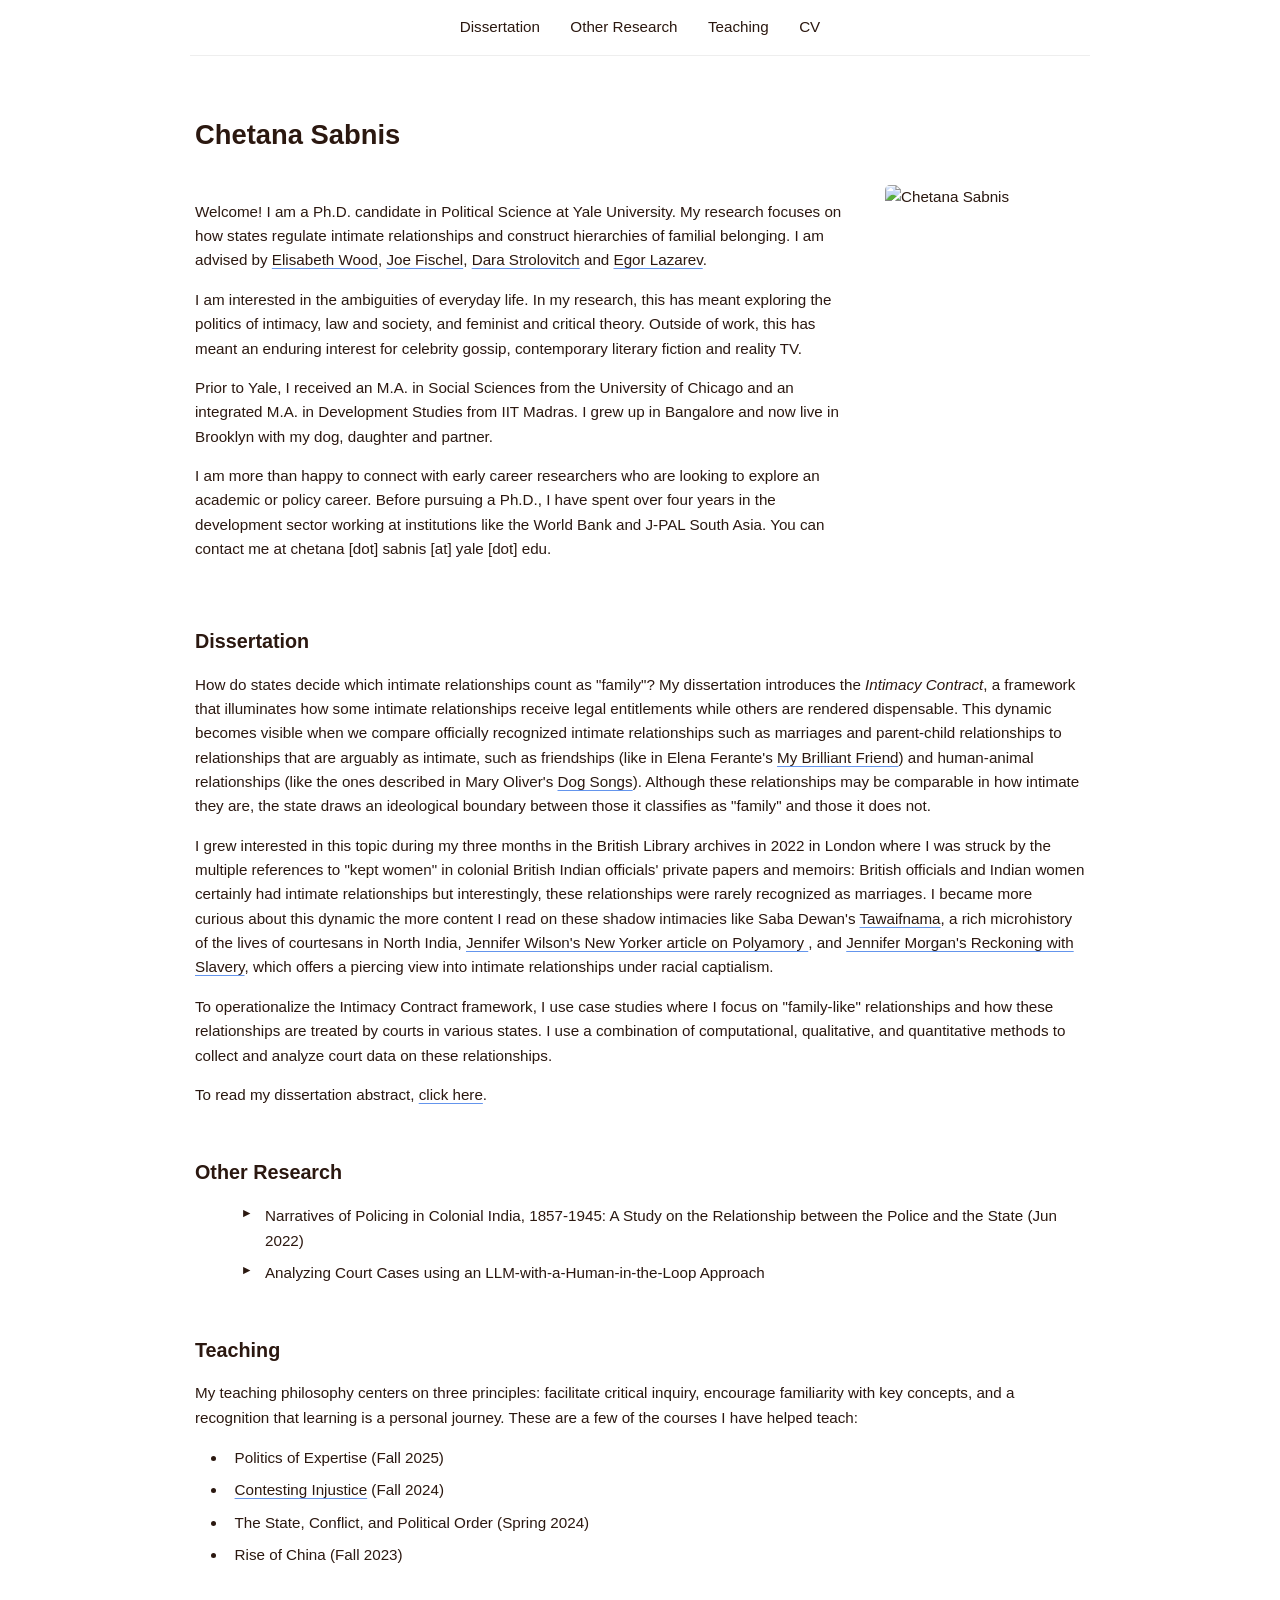
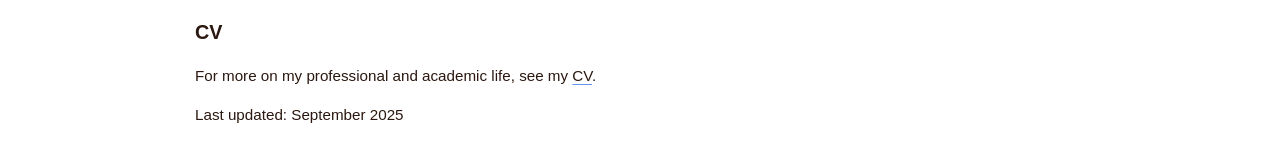
==== index.html @ 8de7a930 "Add files via upload" ====
<!DOCTYPE html>
<html lang="en">
<head>
    <meta charset="UTF-8">
    <meta name="viewport" content="width=device-width, initial-scale=1.0">
    <title>Chetana Sabnis</title>
    <style>
        .clear { clear: both; }

         body {
            font-family: -apple-system, BlinkMacSystemFont, "Segoe UI", Roboto, Helvetica, Arial, sans-serif;
            max-width: 900px;
            margin: 0 auto;
            padding: 0 20px;
            line-height: 1.6;
            color: #2b1810;
            font-size: 0.95em;
        }

        /* Navigation Bar Styles */
        .nav-bar {
            background-color: #fff;
            padding: 1em 0;
            position: sticky;
            top: 0;
            z-index: 1000;
            border-bottom: 1px solid #eee;
            margin-bottom: 2em;
        }

        .nav-bar ul {
            list-style: none;
            padding: 0;
            margin: 0;
            display: flex;
            justify-content: center;
            gap: 2em;
        }

        .nav-bar li {
            margin: 0;
            padding: 0;
        }

        .nav-bar a {
            text-decoration: none;
            color: #2b1810;
            font-weight: 500;
            transition: color 0.3s;
        }

        .nav-bar a:hover {
            color: cornflowerblue;
        }

        h1 {
            font-size: 1.8em;  /* Slightly reduced from 2em */
            margin-top: 1em;
            padding-top: 0;
            margin-bottom: 1em;
            font-weight: bold;
        }

        h2 {
            font-size: 1.3em;
            margin-top: 2.5em;
            margin-bottom: 0.75em;
            font-weight: bold;
            color: #2b1810;
            scroll-margin-top: 100px;  /* This ensures the section header appears below the sticky nav */
        }

        ul {
            list-style-type: circle;
            padding-left: 20px;
            margin: 0;
            margin-bottom: 2em;
            color: #2b1810;
        }

        li {
            margin-bottom: 0.5em;
            display: flex;
            padding-left: 0.5em;
            position: relative;
            color: #2b1810;
        }

        li:before {
            content: none;
            position: absolute;
            left: 0;
            color: #000;
        }
   
        a {
            color: inherit;  /* This makes links same color as regular text */
            text-decoration: underline;
            text-decoration-color: cornflowerblue;  /* Light red underline */
            text-underline-offset: 3px;  /* Keep your existing offset */
        }

        a:hover {
            color: inherit;  /* Keep text color same on hover */
            text-decoration-color: cornflowerblue;  /* Slightly darker red on hover */
            font-weight: medium;
        }

        .date {
            color: #5c4236;  /* Medium brown for dates */
            font-size: 0.9em;
            margin-left: 1em;
            flex-shrink: 0;
        }

        .book-link {
            color: rgb(85, 26, 139);
            flex-grow: 1;
            margin-right: 1em;
        }

        .container {
            display: flex;
            max-width: 1200px;
            margin: 20px auto;
            gap: 20px;
            padding: 5px;
            padding-top: 0;
            margin-top: 0;
        }

        .about-section {
            display: flex;
            gap: 40px;
            align-items: flex-start;
            margin-bottom: 2em;
        }

        .profile-content {
            flex: 1;
        }

        .profile-photo-desktop {
            width: 200px;
            flex-shrink: 0;
        }

        .profile-photo-desktop img {
            width: 100%;
            height: auto;
            border-radius: 5px;
        }

        .desktop-only {
            display: block;
        }
        
        .mobile-only {
            display: none;
        }

        .container ul li {
            margin-top: 0;
            padding-top: 0;
            margin-bottom: 0.05em;
        }

        .container > ul {
            margin-top: 0;
            padding-top: 0;
            margin: 0;
            padding: 0.5rem 0;
            display: flex;
            flex-wrap: wrap;
            justify-content: space-between;
            width: 100%;
            gap: 0.25rem 0.25rem;
            font-size: 1rem;
            margin-bottom: 1rem;
        }

        .container > ul > li {
            margin-top: 0;
            padding-top: 0;
            margin: 0;
            list-style: none;
        }

        .main-content .section.content ul {
            list-style-type: disc !important;
            padding-left: 2rem !important;
            margin: 1rem 0 !important;
        }

        .main-content .section.content ul li {
            display: list-item !important;
            margin-bottom: 0.5rem;
        }

        .section.content ul {
            list-style-type: circle;
            padding-left: 1.5rem;
        }

        .section.content ul li {
            margin-bottom: 0.5rem;
        }

        .left-rail {
            width: 200px;
            flex-shrink: 0;
            position: sticky;
            top: 30px;
            margin-top: 7.5em;
            display: flex;
            flex-direction: column;
        }

        .left-rail .profile-photo {
            margin-bottom: 2em;
            max-width: 200px;
        }

        .left-rail .profile-photo img {
            width: 100%;
            height: auto;
            border-radius: 5px;
            margin-bottom: 0.5em;
            display: block;
        }

        .left-rail .photo-caption {
            font-size: 0.85em;
            font-style: italic;
            color: #5c4236;
            margin-bottom: 1em;
        }

        .left-rail ul {
            position: sticky;
            padding: 0;
            margin: 0;
            display: flex;
            flex-direction: column; /* Make navigation vertical */
            width: 100%;
            gap: 1em; /* Add space between nav items */
        }

        .left-rail li {
            margin: 0;
            padding: 0;
            white-space: nowrap;
            width: 100%; /* Take full width of container */
        }

        .left-rail li a {
            display: block;
            padding: 0.5em 0;
            text-decoration: none;
        }

        .main-content {
            flex: 1;
            min-width: 0;
        }

        html {
           scroll-behavior: smooth;
        }

        /* Hamburger menu styles */
        .menu-toggle {
            display: none;
            position: absolute;
            right: 20px;
            top: 20px;
            cursor: pointer;
            font-size: 24px;
            z-index: 1001;
        }

        @media (max-width: 768px) {
            .container {
                flex-direction: column;
                padding: 20px;
                margin: 0;
            }

            .main-content {
                width: 100%;
            }

            .main-content h1 {
                width: 100%;
                text-align: center;
                margin: 0.5em 0;
                font-weight: bold;
            }

            .about-section {
                flex-direction: column;
            }

            .profile-photo-desktop {
                width: 100%;
                max-width: 300px;
                margin: 1em auto 2em;
                order: -1;
            }

            .menu-toggle {
                display: block;
            }

            .nav-bar ul {
                display: none;
                position: fixed;
                top: 0;
                right: 0;
                width: 250px;
                height: 100vh;
                background: white;
                flex-direction: column;
                align-items: center;
                justify-content: center;
                gap: 1.5em;
                box-shadow: -2px 0 5px rgba(0,0,0,0.1);
                z-index: 1000;
            }

            .nav-bar ul.show {
                display: flex;
            }

            .abstract-toggle {
                padding-left: 1.5em;
            }

            .abstract-content {
                margin-left: 1.5em;
            }
        }

        .abstract-toggle {
            cursor: pointer;
            user-select: none;
            position: relative;
            padding-left: 2em;
            display: block;
            margin: 0.5em 0;
        }

        .abstract-toggle::before {
            content: "►";
            position: absolute;
            left: 0.5em;
            display: inline-block;
            margin-right: 8px;
            font-size: 0.8em;
            line-height: 1.6;
            transition: transform 0.3s;
        }

    .abstract-toggle.active::before {
        transform: rotate(90deg);
    }

    .abstract-content {
        display: none;
        margin-left: 20px;
        margin-top: 10px;
        padding: 10px;
        background-color: #faf7f5;  /* Light warm background */
        border-left: 3px solid #d4c4bc;  /* Muted brown border */
        color: #3a251a;  /* Slightly lighter brown for abstract text */
        font-size: 0.85em;  /* Slightly smaller font for abstract */
        font-style: italic;
        font-family: "Crimson Text", Georgia, serif;
        line-height: 1.5;
    }

    .abstract-content.show {
        display: block;
    }

    .abstract-list {
        list-style: none !important;
        padding-left: 0 !important;
        margin: 1em 0 !important;
    }

    .abstract-list li {
        padding: 0;
        margin: 0.5em 0;
    }

    .photo-caption {
        font-size: 0.85em;
        font-style: italic;
        color: #5c4236;  /* Medium brown for captions */
        margin-bottom: 2em;
    }
    /* Ensure a persistent back link on mobile: fixed to bottom-left */
    .back-link {
        position: fixed;
        bottom: 1rem;
        left: 1rem;
        background: #faf7f5;
        padding: 0.4rem 0.8rem;
        border-radius: 6px;
        text-decoration: underline;
        text-underline-offset: 3px;
        z-index: 1001;
        box-shadow: 0 2px 6px rgba(0,0,0,0.08);
        display: inline-block;
    }

    @media (min-width: 769px) {
        /* On larger screens, let site control placement or hide if not needed */
        .back-link {
            position: static;
            box-shadow: none;
        }
    }
    </style>
</head>
<body>
    <nav class="nav-bar">
        <div class="menu-toggle">☰</div>
        <ul>
            <li><a href="#dissertation">Dissertation</a></li>
            <li><a href="#other-research">Other Research</a></li>
            <li><a href="#teaching">Teaching</a></li>
            <li><a href="#cv">CV</a></li>
        </ul>
    </nav>

    <div class="container">
    
        <div class="main-content" role="main">
            <h1>Chetana Sabnis</h1>
            
            <div class="about-section">
                <div class="profile-content">
                    <p>Welcome! I am a Ph.D. candidate in Political Science at Yale University. My research focuses on how states regulate intimate relationships and construct hierarchies of familial belonging. I am advised by <a href="https://campuspress.yale.edu/elisabethwood/">Elisabeth Wood</a>, <a href="https://wgss.yale.edu/people/joseph-fischel">Joe Fischel</a>, <a href="https://isps.yale.edu/team/dara-strolovitch">Dara Strolovitch</a> and <a href="https://egorlazarev.com/">Egor Lazarev</a>. </p>
                
                <p>I am interested in the ambiguities of everyday life. In my research, this has meant exploring the politics of intimacy, law and society, and feminist and critical theory. Outside of work, this has meant an enduring interest for celebrity gossip, contemporary literary fiction and reality TV. </p>
                
                <p>Prior to Yale, I received an M.A. in Social Sciences from the University of Chicago and an integrated M.A. in Development Studies from IIT Madras. I grew up in Bangalore and now live in Brooklyn with my dog, daughter and partner. </p><p>
                    
                <p>I am more than happy to connect with early career researchers who are looking to explore an academic or policy career. Before pursuing a Ph.D., I have spent over four years in the development sector working at institutions like the World Bank and J-PAL South Asia. You can contact me at chetana [dot] sabnis [at] yale [dot] edu.  </p>
                </div>
                
                <!-- Desktop-only photo -->
                <div class="profile-photo-desktop">
                    <img src="https://i.ibb.co/2Y7sS0cm/PHOTO-2025-08-01-17-22-36-2.jpg" alt="Chetana Sabnis">
                </div>
            </div>
    
                <div class="section content">
                <h2 id="dissertation">Dissertation</h2>
                
                <p>How do states decide which intimate relationships count as "family"? My dissertation introduces the <i>Intimacy Contract</i>, a framework that illuminates how some intimate relationships receive legal entitlements while others are rendered dispensable. This dynamic becomes visible when we compare officially recognized intimate relationships such as marriages and parent-child relationships to relationships that are arguably as intimate, such as friendships (like in Elena Ferante's <a href="https://www.newyorker.com/books/page-turner/elena-ferrante-liking-like">My Brilliant Friend</a>) and human-animal relationships (like the ones described in Mary Oliver's <a href="https://www.themarginalian.org/2013/11/12/mary-oliver-dog-songs/">Dog Songs</a>). Although these relationships may be comparable in how intimate they are, the state draws an ideological boundary between those it classifies as "family" and those it does not.</p>
                
                <p>I grew interested in this topic during my three months in the British Library archives in 2022 in London where I was struck by the multiple references to "kept women" in colonial British Indian officials' private papers and memoirs: British officials and Indian women certainly had intimate relationships but interestingly, these relationships were rarely recognized as marriages.  
                I became more curious about this dynamic the more content I read on these shadow intimacies like Saba Dewan's <a href="https://asianreviewofbooks.com/tawaifnama-by-saba-dewan/">Tawaifnama</a>, a rich microhistory of the lives of courtesans in North India, <a href="https://www.newyorker.com/magazine/2024/01/01/american-poly-christopher-gleason-book-review-more-a-memoir-of-open-marriage-molly-roden-winter"> Jennifer Wilson's New Yorker article on Polyamory </a>, and <a href="https://www.dukeupress.edu/reckoning-with-slavery">Jennifer Morgan's Reckoning with Slavery</a>, which offers a piercing view into intimate relationships under racial captialism.</p>
                
                <p>To operationalize the Intimacy Contract framework, I use case studies where I focus on "family-like" relationships and how these relationships are treated by courts in various states. I use a combination of computational, qualitative, and quantitative methods to collect and analyze court data on these relationships.</p>
                
                <p>To read my dissertation abstract, <a href="intimacy-contract-dissertation.html">click here</a>.</p>
            </div>

            <h2 id="other-research">Other Research</h2>
            
            <div class="section content">
                <ul>
                    <li style="list-style-type: none;">
                        <div class="abstract-toggle">Narratives of Policing in Colonial India, 1857-1945: A Study on the Relationship between the Police and the State (Jun 2022)</div>
                        <div class="abstract-content">
                            <p>World over, whether in autocracies or democracies, the police remains a controversial institution. For the multiple instances of horrifying police violence, there invariably exists at least one instance where the police is lauded for conducting CPR on a young civilian found in a lake or for distributing face-masks in a remote village during the pandemic. This institutional capacity to inflict violence and provide welfare is confounding. However, what they do not reveal is the role of the police in relation to the state. The emergence of the police is intertwined with the creation of the state. Attempts to therefore understand the controversial nature of the police will be remiss without considering its relationship to the state. In this paper, I focus on the context of colonial India to explore how in such a contradictory and complicated socio-political setting, police officials made sense of policing in view of their relationship with the state. I find that for police officials, the values and actions that constituted policing were as much motivated by their understanding of society as their understanding of the state. By moving and travelling to different spaces and building relationships with individuals not only in the police but outside as well, police officials developed a granular, sophisticated understanding of what they believed constituted the state. This view helps explain why the police officials are paradoxically as capable of inflicting violence as they are of providing welfare.</p>
                        </div>
                    </li>
                    <li style="list-style-type: none;">
                        <div class="abstract-toggle">Analyzing Court Cases using an LLM-with-a-Human-in-the-Loop Approach</div>
                        <div class="abstract-content">
                            <p>This paper introduces a novel LLM-with-a-human-in-the-loop approach to analyze court cases at scale. Existing judicial decision-making analyses has typically used pattern matching to obtain case detail. However, lexical matches can yield insight to a restricted degree. To capture the semantic meaning in court cases, an LLM-with-a-human-in-the-loop approach is compelling: It enables nuanced data collection while also mitigating hallucinations and enhancing validity. I illustrate the utility of this approach by discussing how I deployed LLMs to collect detailed case information in two contexts: India and the U.S.</p>
                        </div>
                    </li>
                </ul>
            </div>
    
            <h2 id="teaching">Teaching</h2>
    
            <div class="section content">
    
                <p>My teaching philosophy centers on three principles: facilitate critical inquiry, encourage familiarity with key concepts, and a recognition that learning is a personal journey. These are a few of the courses I have helped teach: </p>
                <ul>
                    <li>Politics of Expertise (Fall 2025)</li>
                    <li><a href="https://campuspress.yale.edu/elisabethwood/teaching/">Contesting Injustice</a> (Fall 2024)</li>
                    <li>The State, Conflict, and Political Order (Spring 2024)</li>
                    <li>Rise of China (Fall 2023)</li>
                </ul>
            </div>
         
            <h2 id="cv">CV</h2>
            <div class="section content">
                <p>For more on my professional and academic life, see my <a href="CV_Sabnis.pdf" target="_blank">CV</a>.</p>
            </div>
            
            <div class="section content">
                <p>Last updated: September 2025</p>
            </div>
        </div>
    </div>
    <script>
    // Abstract toggle functionality
    document.querySelectorAll('.abstract-toggle').forEach(toggle => {
        toggle.addEventListener('click', () => {
            toggle.classList.toggle('active');
            const content = toggle.nextElementSibling;
            content.classList.toggle('show');
        });
    });

    // Mobile menu functionality
    const menuToggle = document.querySelector('.menu-toggle');
    const navList = document.querySelector('.nav-bar ul');
    
    menuToggle.addEventListener('click', () => {
        navList.classList.toggle('show');
    });

    // Close menu when clicking a link
    document.querySelectorAll('.nav-bar a').forEach(link => {
        link.addEventListener('click', () => {
            navList.classList.remove('show');
        });
    });

    // Close menu when clicking outside
    document.addEventListener('click', (e) => {
        if (!e.target.closest('.nav-bar') && navList.classList.contains('show')) {
            navList.classList.remove('show');
        }
    });
</script>
</body>
</html>
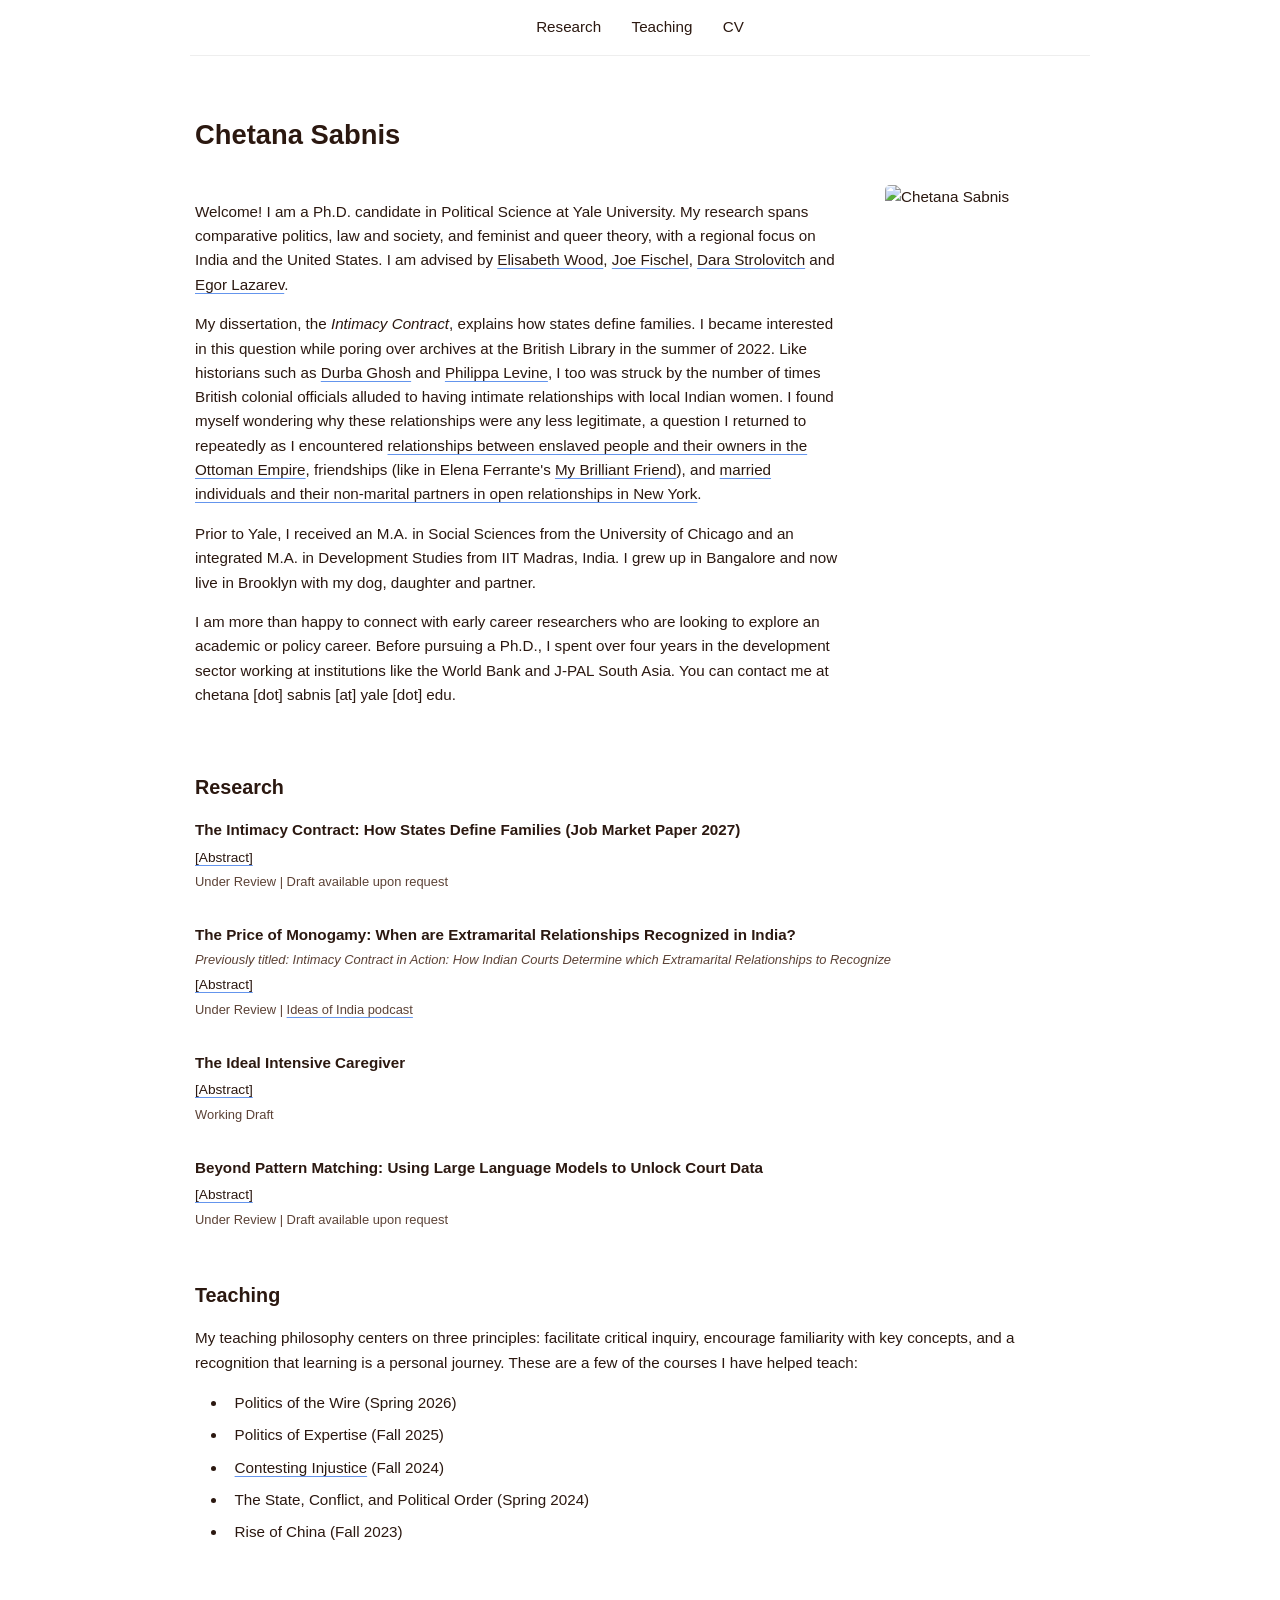
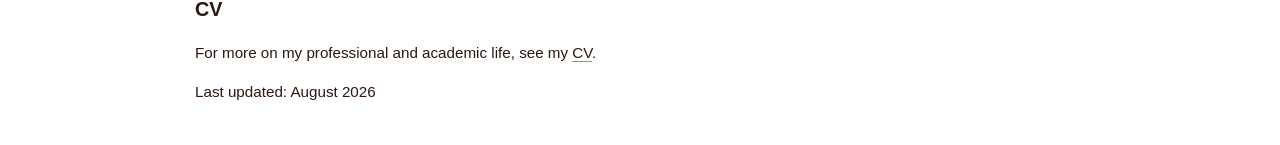
==== commit 602dc630: "Add files via upload" ====
--- a/index.html
+++ b/index.html
@@ -4,6 +4,20 @@
     <meta charset="UTF-8">
     <meta name="viewport" content="width=device-width, initial-scale=1.0">
     <title>Chetana Sabnis</title>
+    <meta name="description" content="Chetana Sabnis is a Ph.D. candidate in Political Science at Yale University. Her research examines how states define families, with a regional focus on India and the United States.">
+    <meta name="author" content="Chetana Sabnis">
+    <link rel="canonical" href="https://chetanas23.github.io/">
+
+    <meta property="og:type" content="profile">
+    <meta property="og:title" content="Chetana Sabnis">
+    <meta property="og:description" content="Chetana Sabnis is a Ph.D. candidate in Political Science at Yale University. Her research examines how states define families, with a regional focus on India and the United States.">
+    <meta property="og:url" content="https://chetanas23.github.io/">
+    <meta property="og:image" content="https://i.ibb.co/2Y7sS0cm/PHOTO-2025-08-01-17-22-36-2.jpg">
+
+    <meta name="twitter:card" content="summary">
+    <meta name="twitter:title" content="Chetana Sabnis">
+    <meta name="twitter:description" content="Chetana Sabnis is a Ph.D. candidate in Political Science at Yale University. Her research examines how states define families, with a regional focus on India and the United States.">
+    <meta name="twitter:image" content="https://i.ibb.co/2Y7sS0cm/PHOTO-2025-08-01-17-22-36-2.jpg">
     <style>
         .clear { clear: both; }
 
@@ -332,49 +346,17 @@
                 display: flex;
             }
 
-            .abstract-toggle {
-                padding-left: 1.5em;
-            }
-
-            .abstract-content {
-                margin-left: 1.5em;
-            }
-        }
-
-        .abstract-toggle {
-            cursor: pointer;
-            user-select: none;
-            position: relative;
-            padding-left: 2em;
-            display: block;
-            margin: 0.5em 0;
-        }
-
-        .abstract-toggle::before {
-            content: "►";
-            position: absolute;
-            left: 0.5em;
-            display: inline-block;
-            margin-right: 8px;
-            font-size: 0.8em;
-            line-height: 1.6;
-            transition: transform 0.3s;
-        }
-
-    .abstract-toggle.active::before {
-        transform: rotate(90deg);
-    }
+        }
 
     .abstract-content {
         display: none;
-        margin-left: 20px;
+        margin-left: 0;
         margin-top: 10px;
         padding: 10px;
         background-color: #faf7f5;  /* Light warm background */
         border-left: 3px solid #d4c4bc;  /* Muted brown border */
         color: #3a251a;  /* Slightly lighter brown for abstract text */
         font-size: 0.85em;  /* Slightly smaller font for abstract */
-        font-style: italic;
         font-family: "Crimson Text", Georgia, serif;
         line-height: 1.5;
     }
@@ -392,6 +374,34 @@
     .abstract-list li {
         padding: 0;
         margin: 0.5em 0;
+    }
+
+    .paper {
+        margin-bottom: 2em;
+    }
+
+    .paper-title {
+        font-weight: 600;
+        margin-bottom: 0.15em;
+    }
+
+    .paper-note {
+        font-size: 0.85em;
+        font-style: italic;
+        color: #5c4236;
+        margin-bottom: 0.15em;
+    }
+
+    .abstract-link {
+        display: inline-block;
+        font-size: 0.9em;
+        cursor: pointer;
+        margin-bottom: 0.25em;
+    }
+
+    .paper-status {
+        font-size: 0.85em;
+        color: #5c4236;
     }
 
     .photo-caption {
@@ -428,8 +438,7 @@
     <nav class="nav-bar">
         <div class="menu-toggle">☰</div>
         <ul>
-            <li><a href="#dissertation">Dissertation</a></li>
-            <li><a href="#other-research">Other Research</a></li>
+            <li><a href="#research">Research</a></li>
             <li><a href="#teaching">Teaching</a></li>
             <li><a href="#cv">CV</a></li>
         </ul>
@@ -442,13 +451,13 @@
             
             <div class="about-section">
                 <div class="profile-content">
-                    <p>Welcome! I am a Ph.D. candidate in Political Science at Yale University. My research focuses on how states regulate intimate relationships and construct hierarchies of familial belonging. I am advised by <a href="https://campuspress.yale.edu/elisabethwood/">Elisabeth Wood</a>, <a href="https://wgss.yale.edu/people/joseph-fischel">Joe Fischel</a>, <a href="https://isps.yale.edu/team/dara-strolovitch">Dara Strolovitch</a> and <a href="https://egorlazarev.com/">Egor Lazarev</a>. </p>
-                
-                <p>I am interested in the ambiguities of everyday life. In my research, this has meant exploring the politics of intimacy, law and society, and feminist and critical theory. Outside of work, this has meant an enduring interest for celebrity gossip, contemporary literary fiction and reality TV. </p>
-                
-                <p>Prior to Yale, I received an M.A. in Social Sciences from the University of Chicago and an integrated M.A. in Development Studies from IIT Madras. I grew up in Bangalore and now live in Brooklyn with my dog, daughter and partner. </p><p>
-                    
-                <p>I am more than happy to connect with early career researchers who are looking to explore an academic or policy career. Before pursuing a Ph.D., I have spent over four years in the development sector working at institutions like the World Bank and J-PAL South Asia. You can contact me at chetana [dot] sabnis [at] yale [dot] edu.  </p>
+                    <p>Welcome! I am a Ph.D. candidate in Political Science at Yale University. My research spans comparative politics, law and society, and feminist and queer theory, with a regional focus on India and the United States. I am advised by <a href="https://campuspress.yale.edu/elisabethwood/">Elisabeth Wood</a>, <a href="https://wgss.yale.edu/people/joseph-fischel">Joe Fischel</a>, <a href="https://isps.yale.edu/team/dara-strolovitch">Dara Strolovitch</a> and <a href="https://egorlazarev.com/">Egor Lazarev</a>.</p>
+
+                <p>My dissertation, the <i>Intimacy Contract</i>, explains how states define families. I became interested in this question while poring over archives at the British Library in the summer of 2022. Like historians such as <a href="https://www.jstor.org/stable/23070744">Durba Ghosh</a> and <a href="https://www.amazon.com/Prostitution-Race-Politics-Policing-Venereal/dp/0415944473">Philippa Levine</a>, I too was struck by the number of times British colonial officials alluded to having intimate relationships with local Indian women. I found myself wondering why these relationships were any less legitimate, a question I returned to repeatedly as I encountered <a href="https://www.theguardian.com/books/2021/oct/22/the-ottomans-by-marc-david-baer-review-when-east-mixed-with-west">relationships between enslaved people and their owners in the Ottoman Empire</a>, friendships (like in Elena Ferrante's <a href="https://www.newyorker.com/books/page-turner/elena-ferrante-liking-like">My Brilliant Friend</a>), and <a href="https://www.newyorker.com/magazine/2024/01/01/american-poly-christopher-gleason-book-review-more-a-memoir-of-open-marriage-molly-roden-winter">married individuals and their non-marital partners in open relationships in New York</a>.</p>
+
+                <p>Prior to Yale, I received an M.A. in Social Sciences from the University of Chicago and an integrated M.A. in Development Studies from IIT Madras, India. I grew up in Bangalore and now live in Brooklyn with my dog, daughter and partner.</p>
+
+                <p>I am more than happy to connect with early career researchers who are looking to explore an academic or policy career. Before pursuing a Ph.D., I spent over four years in the development sector working at institutions like the World Bank and J-PAL South Asia. You can contact me at chetana [dot] sabnis [at] yale [dot] edu.</p>
                 </div>
                 
                 <!-- Desktop-only photo -->
@@ -457,44 +466,54 @@
                 </div>
             </div>
     
-                <div class="section content">
-                <h2 id="dissertation">Dissertation</h2>
-                
-                <p>How do states decide which intimate relationships count as "family"? My dissertation introduces the <i>Intimacy Contract</i>, a framework that illuminates how some intimate relationships receive legal entitlements while others are rendered dispensable. This dynamic becomes visible when we compare officially recognized intimate relationships such as marriages and parent-child relationships to relationships that are arguably as intimate, such as friendships (like in Elena Ferante's <a href="https://www.newyorker.com/books/page-turner/elena-ferrante-liking-like">My Brilliant Friend</a>) and human-animal relationships (like the ones described in Mary Oliver's <a href="https://www.themarginalian.org/2013/11/12/mary-oliver-dog-songs/">Dog Songs</a>). Although these relationships may be comparable in how intimate they are, the state draws an ideological boundary between those it classifies as "family" and those it does not.</p>
-                
-                <p>I grew interested in this topic during my three months in the British Library archives in 2022 in London where I was struck by the multiple references to "kept women" in colonial British Indian officials' private papers and memoirs: British officials and Indian women certainly had intimate relationships but interestingly, these relationships were rarely recognized as marriages.  
-                I became more curious about this dynamic the more content I read on these shadow intimacies like Saba Dewan's <a href="https://asianreviewofbooks.com/tawaifnama-by-saba-dewan/">Tawaifnama</a>, a rich microhistory of the lives of courtesans in North India, <a href="https://www.newyorker.com/magazine/2024/01/01/american-poly-christopher-gleason-book-review-more-a-memoir-of-open-marriage-molly-roden-winter"> Jennifer Wilson's New Yorker article on Polyamory </a>, and <a href="https://www.dukeupress.edu/reckoning-with-slavery">Jennifer Morgan's Reckoning with Slavery</a>, which offers a piercing view into intimate relationships under racial captialism.</p>
-                
-                <p>To operationalize the Intimacy Contract framework, I use case studies where I focus on "family-like" relationships and how these relationships are treated by courts in various states. I use a combination of computational, qualitative, and quantitative methods to collect and analyze court data on these relationships.</p>
-                
-                <p>To read my dissertation abstract, <a href="intimacy-contract-dissertation.html">click here</a>.</p>
-            </div>
-
-            <h2 id="other-research">Other Research</h2>
-            
+            <h2 id="research">Research</h2>
+
             <div class="section content">
-                <ul>
-                    <li style="list-style-type: none;">
-                        <div class="abstract-toggle">Narratives of Policing in Colonial India, 1857-1945: A Study on the Relationship between the Police and the State (Jun 2022)</div>
-                        <div class="abstract-content">
-                            <p>World over, whether in autocracies or democracies, the police remains a controversial institution. For the multiple instances of horrifying police violence, there invariably exists at least one instance where the police is lauded for conducting CPR on a young civilian found in a lake or for distributing face-masks in a remote village during the pandemic. This institutional capacity to inflict violence and provide welfare is confounding. However, what they do not reveal is the role of the police in relation to the state. The emergence of the police is intertwined with the creation of the state. Attempts to therefore understand the controversial nature of the police will be remiss without considering its relationship to the state. In this paper, I focus on the context of colonial India to explore how in such a contradictory and complicated socio-political setting, police officials made sense of policing in view of their relationship with the state. I find that for police officials, the values and actions that constituted policing were as much motivated by their understanding of society as their understanding of the state. By moving and travelling to different spaces and building relationships with individuals not only in the police but outside as well, police officials developed a granular, sophisticated understanding of what they believed constituted the state. This view helps explain why the police officials are paradoxically as capable of inflicting violence as they are of providing welfare.</p>
-                        </div>
-                    </li>
-                    <li style="list-style-type: none;">
-                        <div class="abstract-toggle">Analyzing Court Cases using an LLM-with-a-Human-in-the-Loop Approach</div>
-                        <div class="abstract-content">
-                            <p>This paper introduces a novel LLM-with-a-human-in-the-loop approach to analyze court cases at scale. Existing judicial decision-making analyses has typically used pattern matching to obtain case detail. However, lexical matches can yield insight to a restricted degree. To capture the semantic meaning in court cases, an LLM-with-a-human-in-the-loop approach is compelling: It enables nuanced data collection while also mitigating hallucinations and enhancing validity. I illustrate the utility of this approach by discussing how I deployed LLMs to collect detailed case information in two contexts: India and the U.S.</p>
-                        </div>
-                    </li>
-                </ul>
-            </div>
-    
+            <div class="paper">
+                <div class="paper-title">The Intimacy Contract: How States Define Families (Job Market Paper 2027)</div>
+                <a href="#" class="abstract-link">[Abstract]</a>
+                <div class="abstract-content">
+                    <p>How do states decide which intimate relationships to recognize as family? Existing political science scholarship attributes state recognition to social norms or to policies concerning women&rsquo;s disproportionate childcare burdens. Instead, I develop the theory of the <i>Intimacy Contract</i>, which argues that states enforce an ideological vision of family by recognizing and extending legal entitlements to relationships that conform to this vision while denying them to others. I illustrate this theory by analyzing more than 6,000 appellate court cases involving relationships that lack default legal recognition and whose social legitimacy is contested: women in extramarital relationships seeking spousal entitlements in India, and non-biological caregivers seeking parental rights in the U.S. Combining quantitative and qualitative analyses, I show that courts deliberately recognize relationships when they resemble the state&rsquo;s ideal family. These findings demonstrate that states do not merely reflect social norms but actively constitute the family, expanding political science&rsquo;s understanding of state power.</p>
+                </div>
+                <div class="paper-status">Under Review | Draft available upon request</div>
+            </div>
+
+            <div class="paper">
+                <div class="paper-title">The Price of Monogamy: When are Extramarital Relationships Recognized in India?</div>
+                <div class="paper-note">Previously titled: Intimacy Contract in Action: How Indian Courts Determine which Extramarital Relationships to Recognize</div>
+                <a href="#" class="abstract-link">[Abstract]</a>
+                <div class="abstract-content">
+                    <p>How do states decide which intimate relationships are "family"? In India, extramarital relationships lack default legal standing. Yet appellate courts sometimes extend spousal entitlements to women in these relationships. To understand this puzzle, I develop the <i>Intimacy Contract</i>: a conceptual framework illuminating how states reward relationships resembling their ideological vision of marriage. This framework addresses a blind spot in social science scholarship that neglects how states extend and deny entitlements to relationships. Using large language models (LLMs) with human oversight, I analyze 2,721 Indian appellate court cases from 2000 to 2024. I find that when relationships resemble the state&rsquo;s ideal marriage&mdash;a conjugal life, a traditional gender dynamic, and shared religiosity&mdash;courts are 56 percent more likely to recognize them, and when these features are absent, the likelihood drops to 22 percent. This stark difference reflects a broader ideological logic through which states regulate intimate life.</p>
+                </div>
+                <div class="paper-status">Under Review | <a href="https://www.mercatus.org/ideasofindia/chetana-sabnis-intimacy-contract-and-indian-state">Ideas of India podcast</a></div>
+            </div>
+
+            <div class="paper">
+                <div class="paper-title">The Ideal Intensive Caregiver</div>
+                <a href="#" class="abstract-link">[Abstract]</a>
+                <div class="abstract-content">
+                    <p>This paper examines when U.S. state appellate courts recognize third-party claimants&mdash;individuals who lack default legal recognition as parents&mdash;seeking rights over a child. Using a dataset of 4,816 U.S. state court cases (2000-2025), I argue that recognition depends on the claimant&rsquo;s alignment with the ideal of the intensive caregiver. Claimants who demonstrate sustained, resource-intensive caregiving are 36 percentage points more likely to be recognized in comparison to a baseline recognition of only 6 percentage points. This standard operates regardless of kinship and gender and holds consistently across states in the country. The force of this ideal is most starkly revealed when third-party claimants oppose biological parents: courts are more likely to recognize third-party claimants when biological parents fall short of intensive caregiving, illustrating that the ideal is as applicable to the latter as it is to the former.</p>
+                </div>
+                <div class="paper-status">Working Draft</div>
+            </div>
+
+            <div class="paper">
+                <div class="paper-title">Beyond Pattern Matching: Using Large Language Models to Unlock Court Data</div>
+                <a href="#" class="abstract-link">[Abstract]</a>
+                <div class="abstract-content">
+                    <p>This article examines the use of large language models (LLMs) to collect and classify information in court data. While computational approaches have traditionally relied on pattern matching techniques, these methods struggle to obtain detailed information from court data. Drawing on projects involving more than 2,700 Indian court cases and 4,800 U.S. state cases, I argue that LLMs offer three advantages over traditional approaches: they can identify concepts from natural language descriptions, synthesize information across complex documents, and lower the technical barriers to large-scale text analysis. I develop a framework to use LLMs effectively so that the model draws on relevant information and produces reliable outputs. In a hand-coding validation of 600 cases, the framework produced classifications that mostly aligned with human coding. The article concludes by discussing the ethical considerations, including environmental costs, research labor implications, and risks of concentrating power within a small number of firms.</p>
+                </div>
+                <div class="paper-status">Under Review | Draft available upon request</div>
+            </div>
+            </div>
+
             <h2 id="teaching">Teaching</h2>
     
             <div class="section content">
     
                 <p>My teaching philosophy centers on three principles: facilitate critical inquiry, encourage familiarity with key concepts, and a recognition that learning is a personal journey. These are a few of the courses I have helped teach: </p>
                 <ul>
+                    <li>Politics of the Wire (Spring 2026)</li>
                     <li>Politics of Expertise (Fall 2025)</li>
                     <li><a href="https://campuspress.yale.edu/elisabethwood/teaching/">Contesting Injustice</a> (Fall 2024)</li>
                     <li>The State, Conflict, and Political Order (Spring 2024)</li>
@@ -508,17 +527,18 @@
             </div>
             
             <div class="section content">
-                <p>Last updated: September 2025</p>
+                <p>Last updated: August 2026</p>
             </div>
         </div>
     </div>
     <script>
     // Abstract toggle functionality
-    document.querySelectorAll('.abstract-toggle').forEach(toggle => {
-        toggle.addEventListener('click', () => {
-            toggle.classList.toggle('active');
-            const content = toggle.nextElementSibling;
+    document.querySelectorAll('.abstract-link').forEach(link => {
+        link.addEventListener('click', (e) => {
+            e.preventDefault();
+            const content = link.parentElement.querySelector('.abstract-content');
             content.classList.toggle('show');
+            link.textContent = content.classList.contains('show') ? '[Hide Abstract]' : '[Abstract]';
         });
     });
 
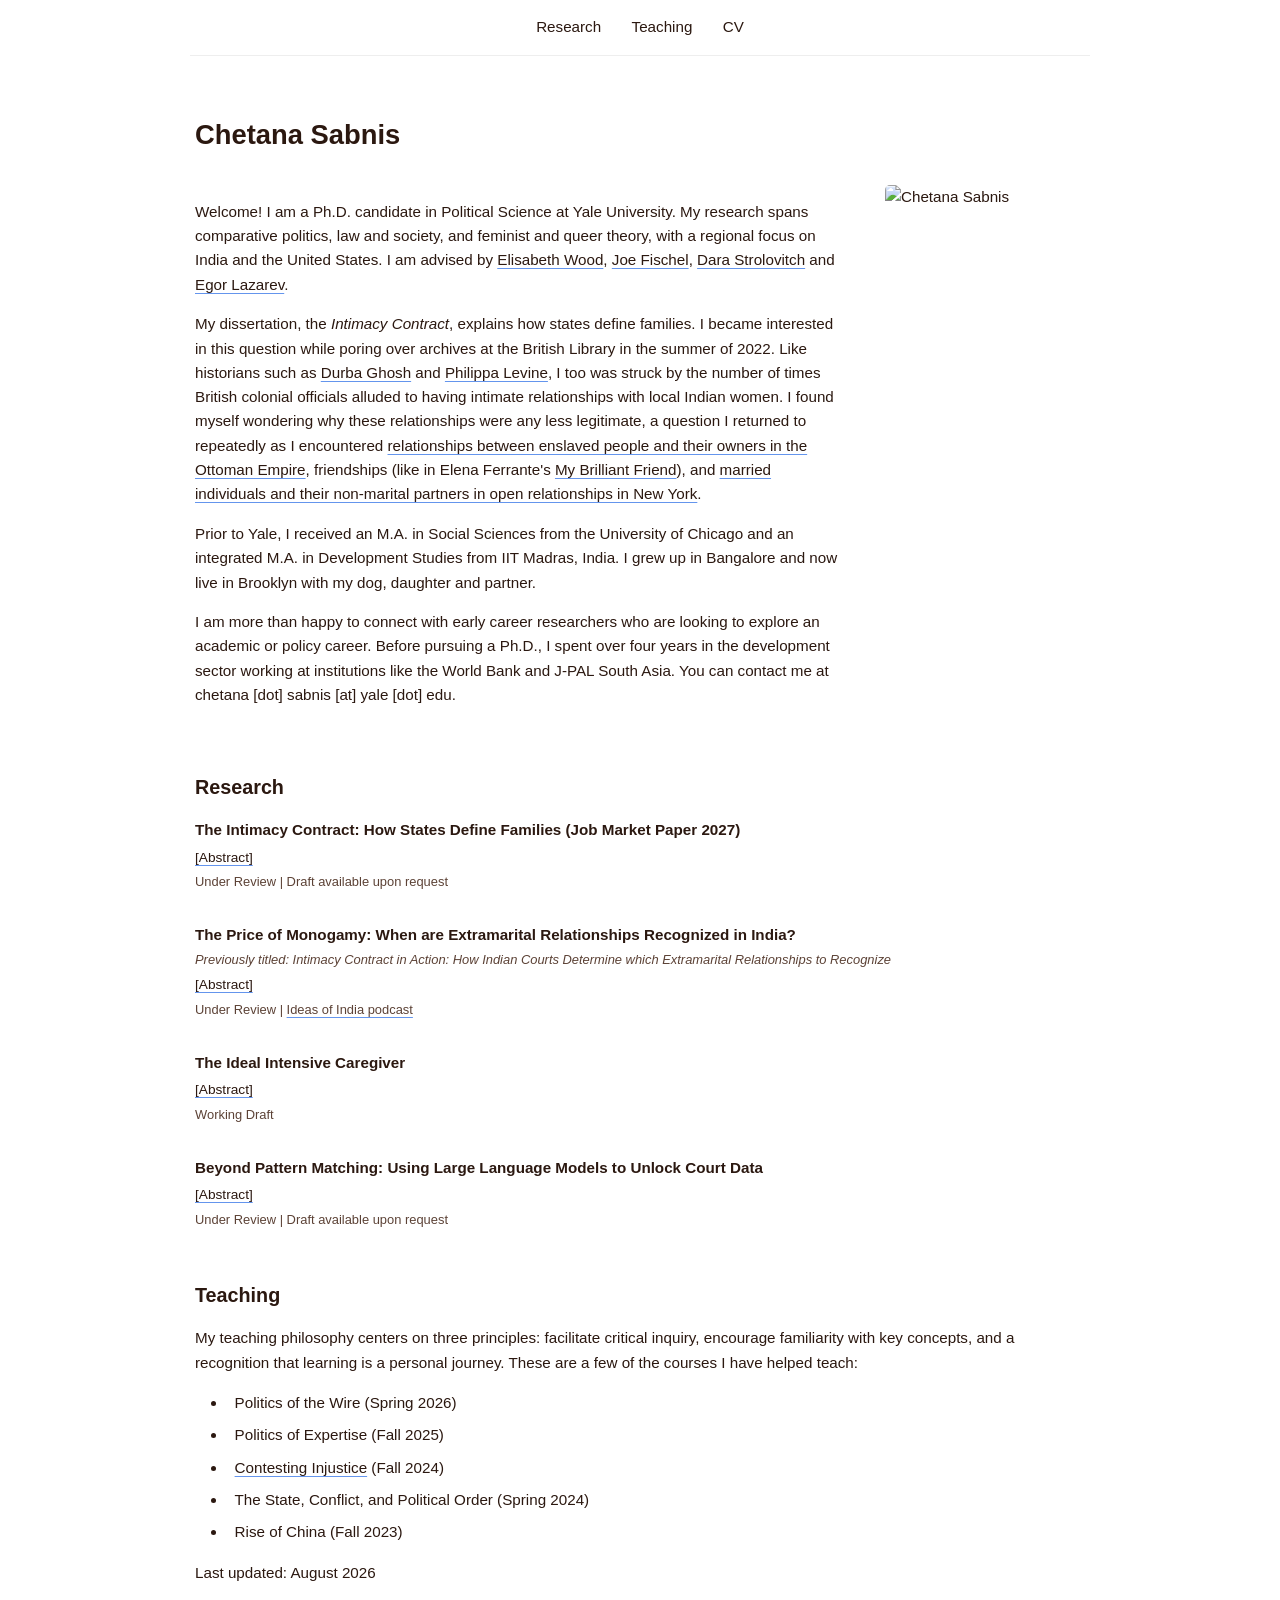
==== commit 4c770a59: "Add files via upload" ====
--- a/index.html
+++ b/index.html
@@ -440,7 +440,7 @@
         <ul>
             <li><a href="#research">Research</a></li>
             <li><a href="#teaching">Teaching</a></li>
-            <li><a href="#cv">CV</a></li>
+            <li><a href="CV_Sabnis.pdf" target="_blank" rel="noopener">CV</a></li>
         </ul>
     </nav>
 
@@ -521,11 +521,6 @@
                 </ul>
             </div>
          
-            <h2 id="cv">CV</h2>
-            <div class="section content">
-                <p>For more on my professional and academic life, see my <a href="CV_Sabnis.pdf" target="_blank">CV</a>.</p>
-            </div>
-            
             <div class="section content">
                 <p>Last updated: August 2026</p>
             </div>
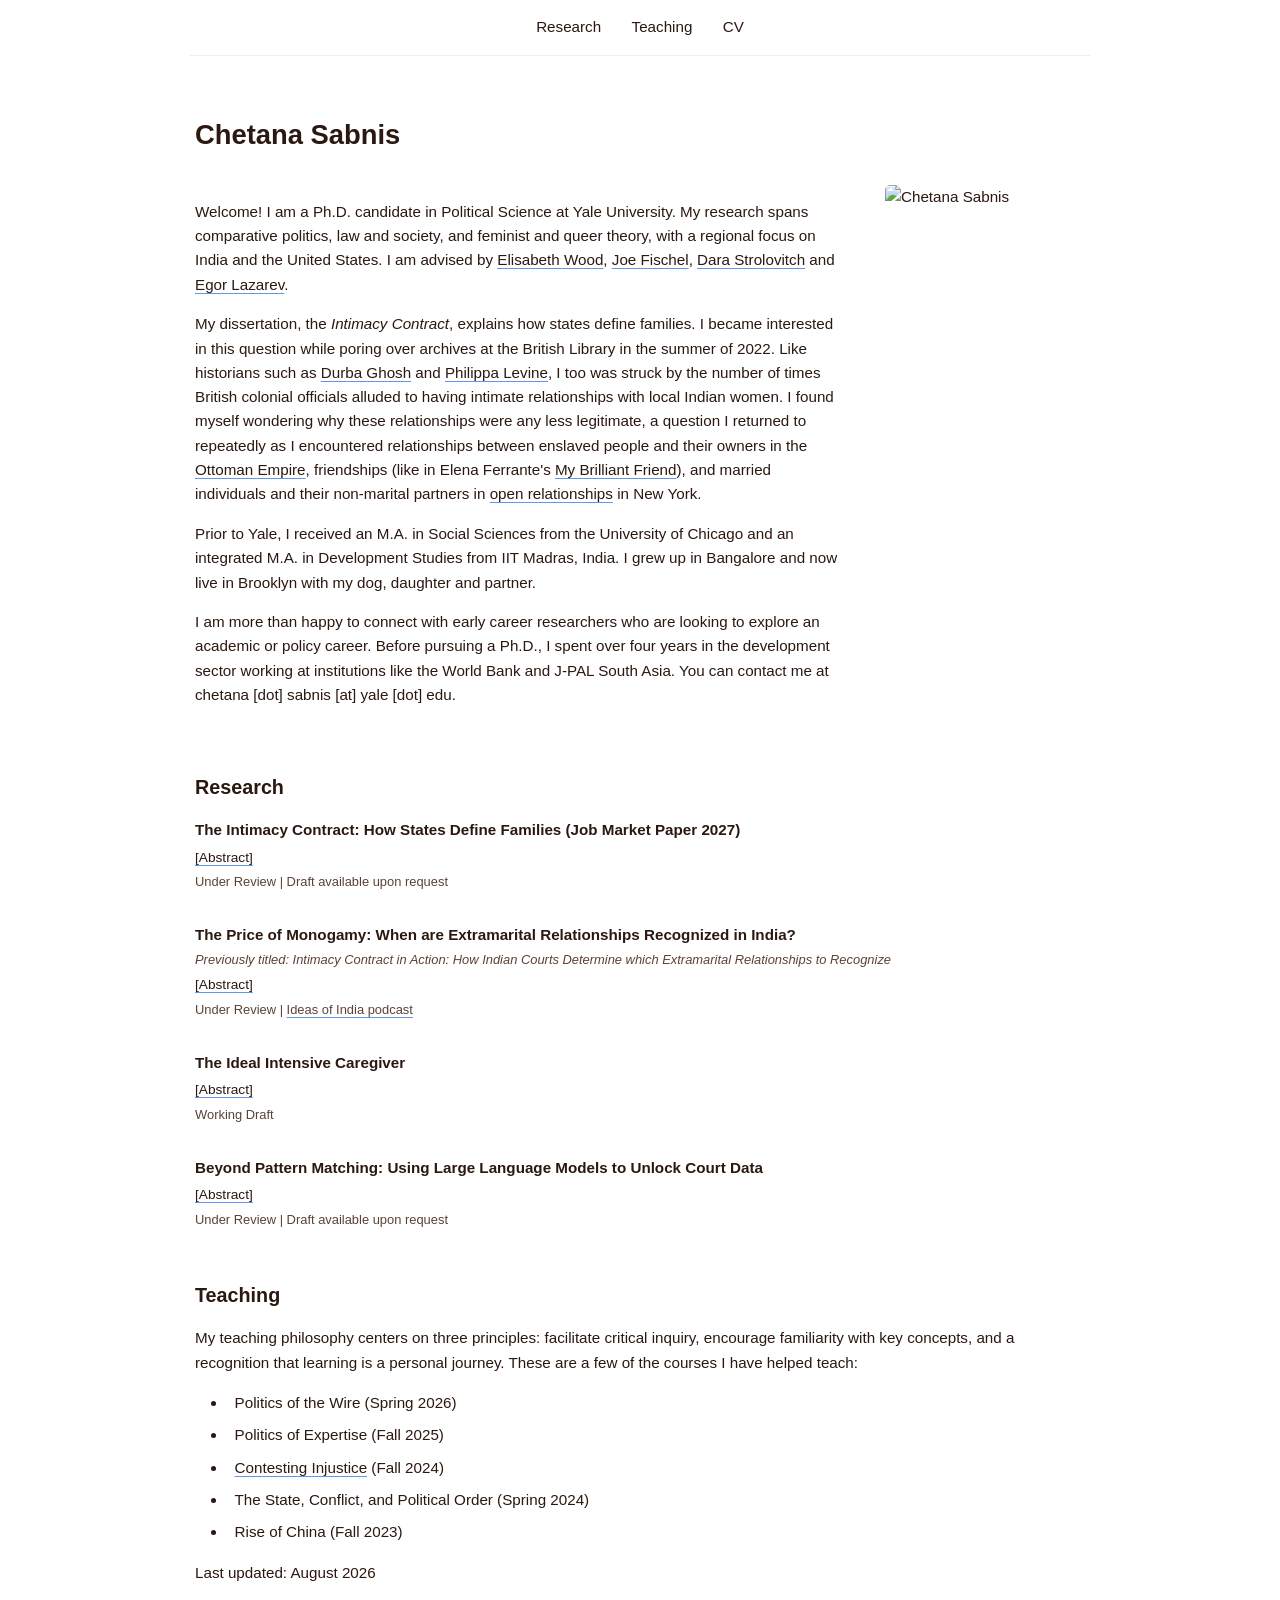
==== commit 4d497098: "Add files via upload" ====
--- a/index.html
+++ b/index.html
@@ -356,9 +356,8 @@
         background-color: #faf7f5;  /* Light warm background */
         border-left: 3px solid #d4c4bc;  /* Muted brown border */
         color: #3a251a;  /* Slightly lighter brown for abstract text */
-        font-size: 0.85em;  /* Slightly smaller font for abstract */
-        font-family: "Crimson Text", Georgia, serif;
-        line-height: 1.5;
+        font-size: 0.95em;  /* Slightly smaller font for abstract */
+        line-height: 1.6;
     }
 
     .abstract-content.show {
@@ -453,7 +452,7 @@
                 <div class="profile-content">
                     <p>Welcome! I am a Ph.D. candidate in Political Science at Yale University. My research spans comparative politics, law and society, and feminist and queer theory, with a regional focus on India and the United States. I am advised by <a href="https://campuspress.yale.edu/elisabethwood/">Elisabeth Wood</a>, <a href="https://wgss.yale.edu/people/joseph-fischel">Joe Fischel</a>, <a href="https://isps.yale.edu/team/dara-strolovitch">Dara Strolovitch</a> and <a href="https://egorlazarev.com/">Egor Lazarev</a>.</p>
 
-                <p>My dissertation, the <i>Intimacy Contract</i>, explains how states define families. I became interested in this question while poring over archives at the British Library in the summer of 2022. Like historians such as <a href="https://www.jstor.org/stable/23070744">Durba Ghosh</a> and <a href="https://www.amazon.com/Prostitution-Race-Politics-Policing-Venereal/dp/0415944473">Philippa Levine</a>, I too was struck by the number of times British colonial officials alluded to having intimate relationships with local Indian women. I found myself wondering why these relationships were any less legitimate, a question I returned to repeatedly as I encountered <a href="https://www.theguardian.com/books/2021/oct/22/the-ottomans-by-marc-david-baer-review-when-east-mixed-with-west">relationships between enslaved people and their owners in the Ottoman Empire</a>, friendships (like in Elena Ferrante's <a href="https://www.newyorker.com/books/page-turner/elena-ferrante-liking-like">My Brilliant Friend</a>), and <a href="https://www.newyorker.com/magazine/2024/01/01/american-poly-christopher-gleason-book-review-more-a-memoir-of-open-marriage-molly-roden-winter">married individuals and their non-marital partners in open relationships in New York</a>.</p>
+                <p>My dissertation, the <i>Intimacy Contract</i>, explains how states define families. I became interested in this question while poring over archives at the British Library in the summer of 2022. Like historians such as <a href="https://www.jstor.org/stable/23070744">Durba Ghosh</a> and <a href="https://www.amazon.com/Prostitution-Race-Politics-Policing-Venereal/dp/0415944473">Philippa Levine</a>, I too was struck by the number of times British colonial officials alluded to having intimate relationships with local Indian women. I found myself wondering why these relationships were any less legitimate, a question I returned to repeatedly as I encountered relationships between enslaved people and their owners in the <a href="https://www.theguardian.com/books/2021/oct/22/the-ottomans-by-marc-david-baer-review-when-east-mixed-with-west">Ottoman Empire</a>, friendships (like in Elena Ferrante's <a href="https://www.newyorker.com/books/page-turner/elena-ferrante-liking-like">My Brilliant Friend</a>), and married individuals and their non-marital partners in <a href="https://www.newyorker.com/magazine/2024/01/01/american-poly-christopher-gleason-book-review-more-a-memoir-of-open-marriage-molly-roden-winter">open relationships</a> in New York.</p>
 
                 <p>Prior to Yale, I received an M.A. in Social Sciences from the University of Chicago and an integrated M.A. in Development Studies from IIT Madras, India. I grew up in Bangalore and now live in Brooklyn with my dog, daughter and partner.</p>
 
@@ -483,7 +482,7 @@
                 <div class="paper-note">Previously titled: Intimacy Contract in Action: How Indian Courts Determine which Extramarital Relationships to Recognize</div>
                 <a href="#" class="abstract-link">[Abstract]</a>
                 <div class="abstract-content">
-                    <p>How do states decide which intimate relationships are "family"? In India, extramarital relationships lack default legal standing. Yet appellate courts sometimes extend spousal entitlements to women in these relationships. To understand this puzzle, I develop the <i>Intimacy Contract</i>: a conceptual framework illuminating how states reward relationships resembling their ideological vision of marriage. This framework addresses a blind spot in social science scholarship that neglects how states extend and deny entitlements to relationships. Using large language models (LLMs) with human oversight, I analyze 2,721 Indian appellate court cases from 2000 to 2024. I find that when relationships resemble the state&rsquo;s ideal marriage&mdash;a conjugal life, a traditional gender dynamic, and shared religiosity&mdash;courts are 56 percent more likely to recognize them, and when these features are absent, the likelihood drops to 22 percent. This stark difference reflects a broader ideological logic through which states regulate intimate life.</p>
+                    <p>Many social scientists see the institutionalization of monogamous marriage as promising an egalitarian society. This essay challenges this view by arguing that the institutionalization of monogamy is exclusionary, extending and withholding recognition and entitlements on an ideological basis. I illustrate this argument by analyzing 2,721 Indian appellate court cases involving women in extramarital relationships from 2000 to 2024. Despite the ban on polygamy, I find that Indian courts do recognize such relationships but selectively. When an extramarital relationship resembles the ideological vision of marriage underlying India&rsquo;s monogamous marital laws&mdash;a conjugal life, a traditional gender dynamic, and shared religiosity&mdash;courts are 56 percent more likely to recognize and extend entitlements to these women, and when these features are absent, this figure drops to 22 percent. This gap reveals the ideological logic by which monogamy excludes, belying its promise of an egalitarian society.</p>
                 </div>
                 <div class="paper-status">Under Review | <a href="https://www.mercatus.org/ideasofindia/chetana-sabnis-intimacy-contract-and-indian-state">Ideas of India podcast</a></div>
             </div>
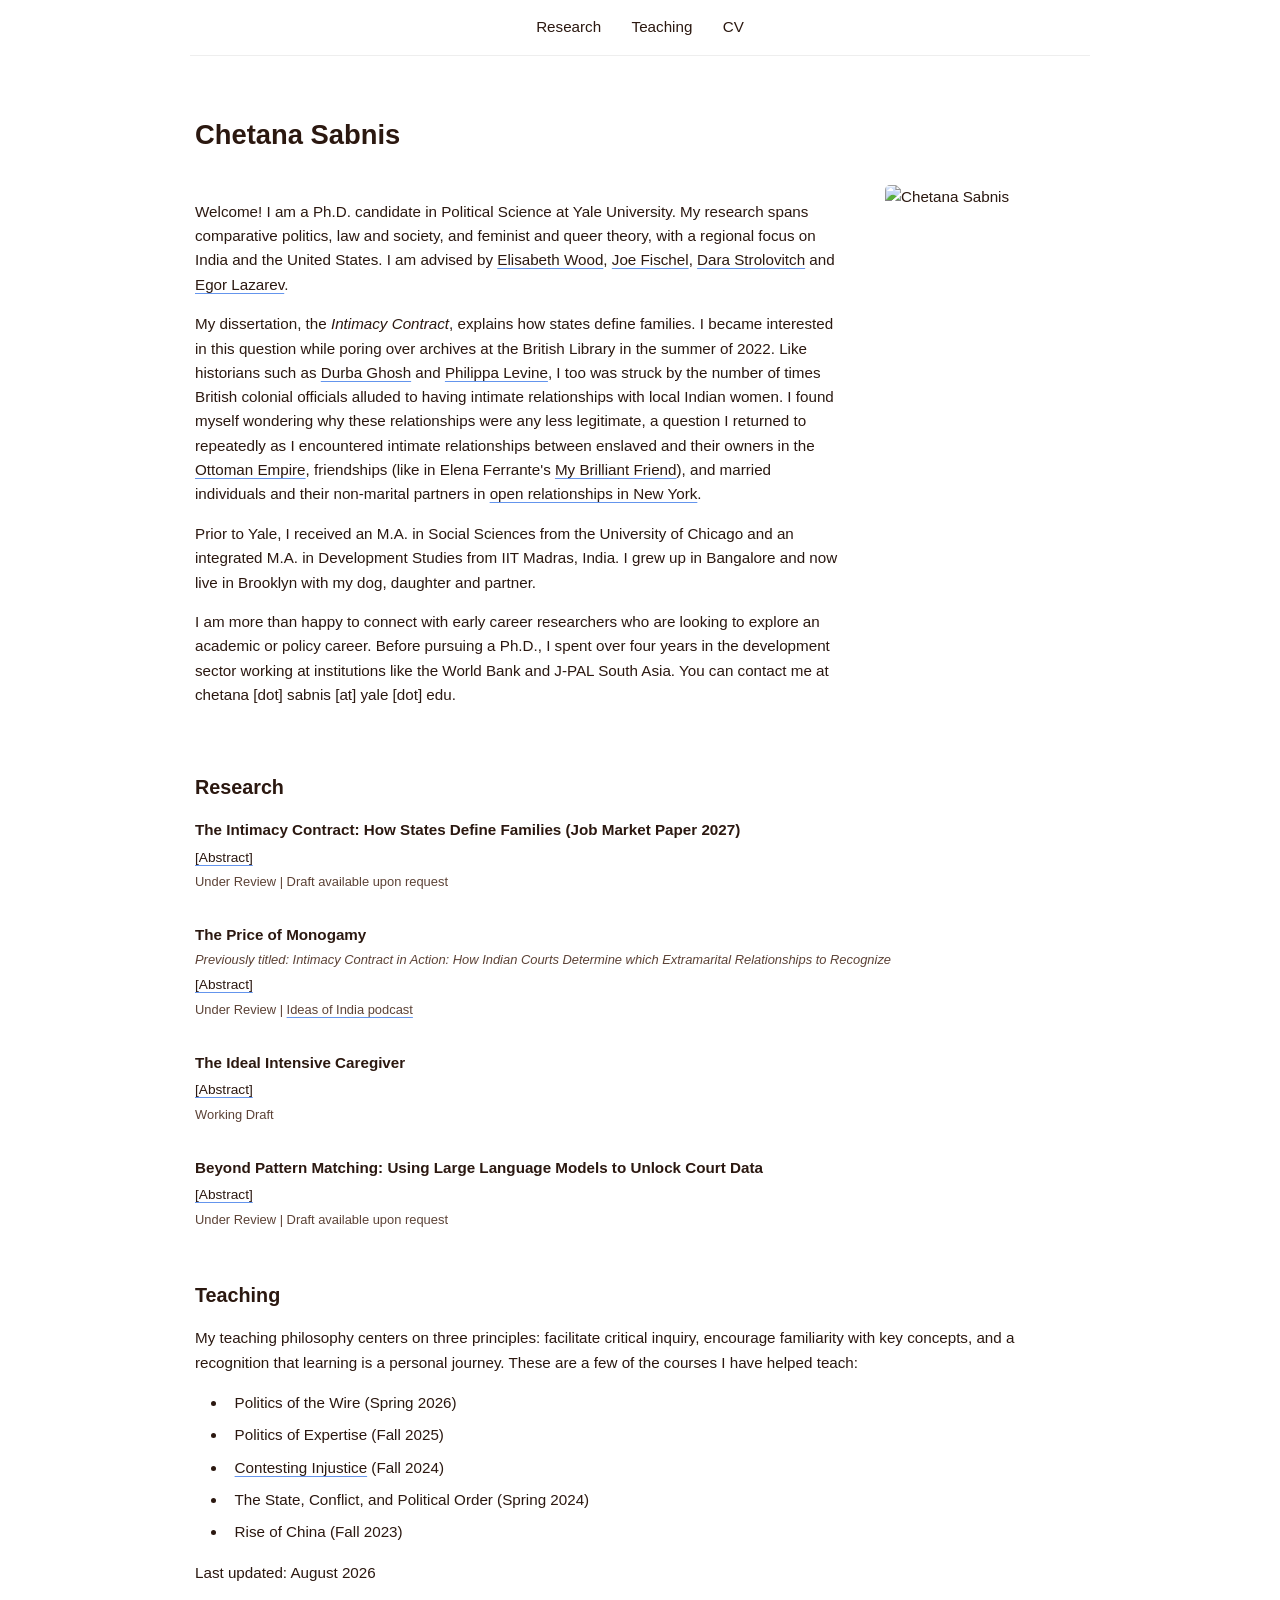
==== commit c5c1f8da: "Add files via upload" ====
--- a/index.html
+++ b/index.html
@@ -452,7 +452,7 @@
                 <div class="profile-content">
                     <p>Welcome! I am a Ph.D. candidate in Political Science at Yale University. My research spans comparative politics, law and society, and feminist and queer theory, with a regional focus on India and the United States. I am advised by <a href="https://campuspress.yale.edu/elisabethwood/">Elisabeth Wood</a>, <a href="https://wgss.yale.edu/people/joseph-fischel">Joe Fischel</a>, <a href="https://isps.yale.edu/team/dara-strolovitch">Dara Strolovitch</a> and <a href="https://egorlazarev.com/">Egor Lazarev</a>.</p>
 
-                <p>My dissertation, the <i>Intimacy Contract</i>, explains how states define families. I became interested in this question while poring over archives at the British Library in the summer of 2022. Like historians such as <a href="https://www.jstor.org/stable/23070744">Durba Ghosh</a> and <a href="https://www.amazon.com/Prostitution-Race-Politics-Policing-Venereal/dp/0415944473">Philippa Levine</a>, I too was struck by the number of times British colonial officials alluded to having intimate relationships with local Indian women. I found myself wondering why these relationships were any less legitimate, a question I returned to repeatedly as I encountered relationships between enslaved people and their owners in the <a href="https://www.theguardian.com/books/2021/oct/22/the-ottomans-by-marc-david-baer-review-when-east-mixed-with-west">Ottoman Empire</a>, friendships (like in Elena Ferrante's <a href="https://www.newyorker.com/books/page-turner/elena-ferrante-liking-like">My Brilliant Friend</a>), and married individuals and their non-marital partners in <a href="https://www.newyorker.com/magazine/2024/01/01/american-poly-christopher-gleason-book-review-more-a-memoir-of-open-marriage-molly-roden-winter">open relationships</a> in New York.</p>
+                <p>My dissertation, the <i>Intimacy Contract</i>, explains how states define families. I became interested in this question while poring over archives at the British Library in the summer of 2022. Like historians such as <a href="https://www.jstor.org/stable/23070744">Durba Ghosh</a> and <a href="https://www.amazon.com/Prostitution-Race-Politics-Policing-Venereal/dp/0415944473">Philippa Levine</a>, I too was struck by the number of times British colonial officials alluded to having intimate relationships with local Indian women. I found myself wondering why these relationships were any less legitimate, a question I returned to repeatedly as I encountered intimate relationships between enslaved and their owners in the <a href="https://www.theguardian.com/books/2021/oct/22/the-ottomans-by-marc-david-baer-review-when-east-mixed-with-west">Ottoman Empire</a>, friendships (like in Elena Ferrante's <a href="https://www.newyorker.com/books/page-turner/elena-ferrante-liking-like">My Brilliant Friend</a>), and married individuals and their non-marital partners in <a href="https://www.newyorker.com/magazine/2024/01/01/american-poly-christopher-gleason-book-review-more-a-memoir-of-open-marriage-molly-roden-winter">open relationships in New York</a>.</p>
 
                 <p>Prior to Yale, I received an M.A. in Social Sciences from the University of Chicago and an integrated M.A. in Development Studies from IIT Madras, India. I grew up in Bangalore and now live in Brooklyn with my dog, daughter and partner.</p>
 
@@ -472,17 +472,17 @@
                 <div class="paper-title">The Intimacy Contract: How States Define Families (Job Market Paper 2027)</div>
                 <a href="#" class="abstract-link">[Abstract]</a>
                 <div class="abstract-content">
-                    <p>How do states decide which intimate relationships to recognize as family? Existing political science scholarship attributes state recognition to social norms or to policies concerning women&rsquo;s disproportionate childcare burdens. Instead, I develop the theory of the <i>Intimacy Contract</i>, which argues that states enforce an ideological vision of family by recognizing and extending legal entitlements to relationships that conform to this vision while denying them to others. I illustrate this theory by analyzing more than 6,000 appellate court cases involving relationships that lack default legal recognition and whose social legitimacy is contested: women in extramarital relationships seeking spousal entitlements in India, and non-biological caregivers seeking parental rights in the U.S. Combining quantitative and qualitative analyses, I show that courts deliberately recognize relationships when they resemble the state&rsquo;s ideal family. These findings demonstrate that states do not merely reflect social norms but actively constitute the family, expanding political science&rsquo;s understanding of state power.</p>
+                    <p>How do states decide which relationships are "family"? Political science scholarship mostly treats the family as either pre-political or as a site of politics, leaving little discussion of how states constitute family. Addressing this gap, this paper develops the <i>Intimacy Contract</i>, a theory arguing that states selectively recognize relationships and extend entitlements (e.g., inheritance, child custody) to those that resemble the state&rsquo;s ideological vision of family while dismissing those that do not comport with this vision, regardless of comparable interdependence. I illustrate this theory by analyzing over 6,000 cases involving relationships that lack default legal recognition and whose legitimacy is socially contested: women in extramarital relationships seeking spousal entitlements in India, and non-biological caregivers seeking parental rights in the U.S. I show that courts recognize relationships when they resemble the state&rsquo;s ideal family. These findings demonstrate that states constitute family, expanding our understanding of state power.</p>
                 </div>
                 <div class="paper-status">Under Review | Draft available upon request</div>
             </div>
 
             <div class="paper">
-                <div class="paper-title">The Price of Monogamy: When are Extramarital Relationships Recognized in India?</div>
+                <div class="paper-title">The Price of Monogamy</div>
                 <div class="paper-note">Previously titled: Intimacy Contract in Action: How Indian Courts Determine which Extramarital Relationships to Recognize</div>
                 <a href="#" class="abstract-link">[Abstract]</a>
                 <div class="abstract-content">
-                    <p>Many social scientists see the institutionalization of monogamous marriage as promising an egalitarian society. This essay challenges this view by arguing that the institutionalization of monogamy is exclusionary, extending and withholding recognition and entitlements on an ideological basis. I illustrate this argument by analyzing 2,721 Indian appellate court cases involving women in extramarital relationships from 2000 to 2024. Despite the ban on polygamy, I find that Indian courts do recognize such relationships but selectively. When an extramarital relationship resembles the ideological vision of marriage underlying India&rsquo;s monogamous marital laws&mdash;a conjugal life, a traditional gender dynamic, and shared religiosity&mdash;courts are 56 percent more likely to recognize and extend entitlements to these women, and when these features are absent, this figure drops to 22 percent. This gap reveals the ideological logic by which monogamy excludes, belying its promise of an egalitarian society.</p>
+                    <p>Many social scientists see the institutionalization of monogamous marriage as promising an egalitarian society. This essay challenges this view by arguing that the institutionalization of monogamy is exclusionary, extending and withholding recognition and entitlements on an ideological basis. I illustrate this argument by analyzing the selective recognition of extramarital relationships across 2,721 Indian appellate court cases from 2000 to 2024. When these relationships resemble the state&rsquo;s ideological vision of monogamous marriage&mdash;a conjugal life, a traditional gender dynamic, and shared religiosity&mdash;courts are almost 35 percentage points more likely to recognize them and extend entitlements (e.g., spousal support, protection against violence) than when these features are absent. The gap highlights that women in comparable circumstances have uneven access to entitlements due to the ideological logic underlying monogamy, a system that excludes even as it promises equality.</p>
                 </div>
                 <div class="paper-status">Under Review | <a href="https://www.mercatus.org/ideasofindia/chetana-sabnis-intimacy-contract-and-indian-state">Ideas of India podcast</a></div>
             </div>
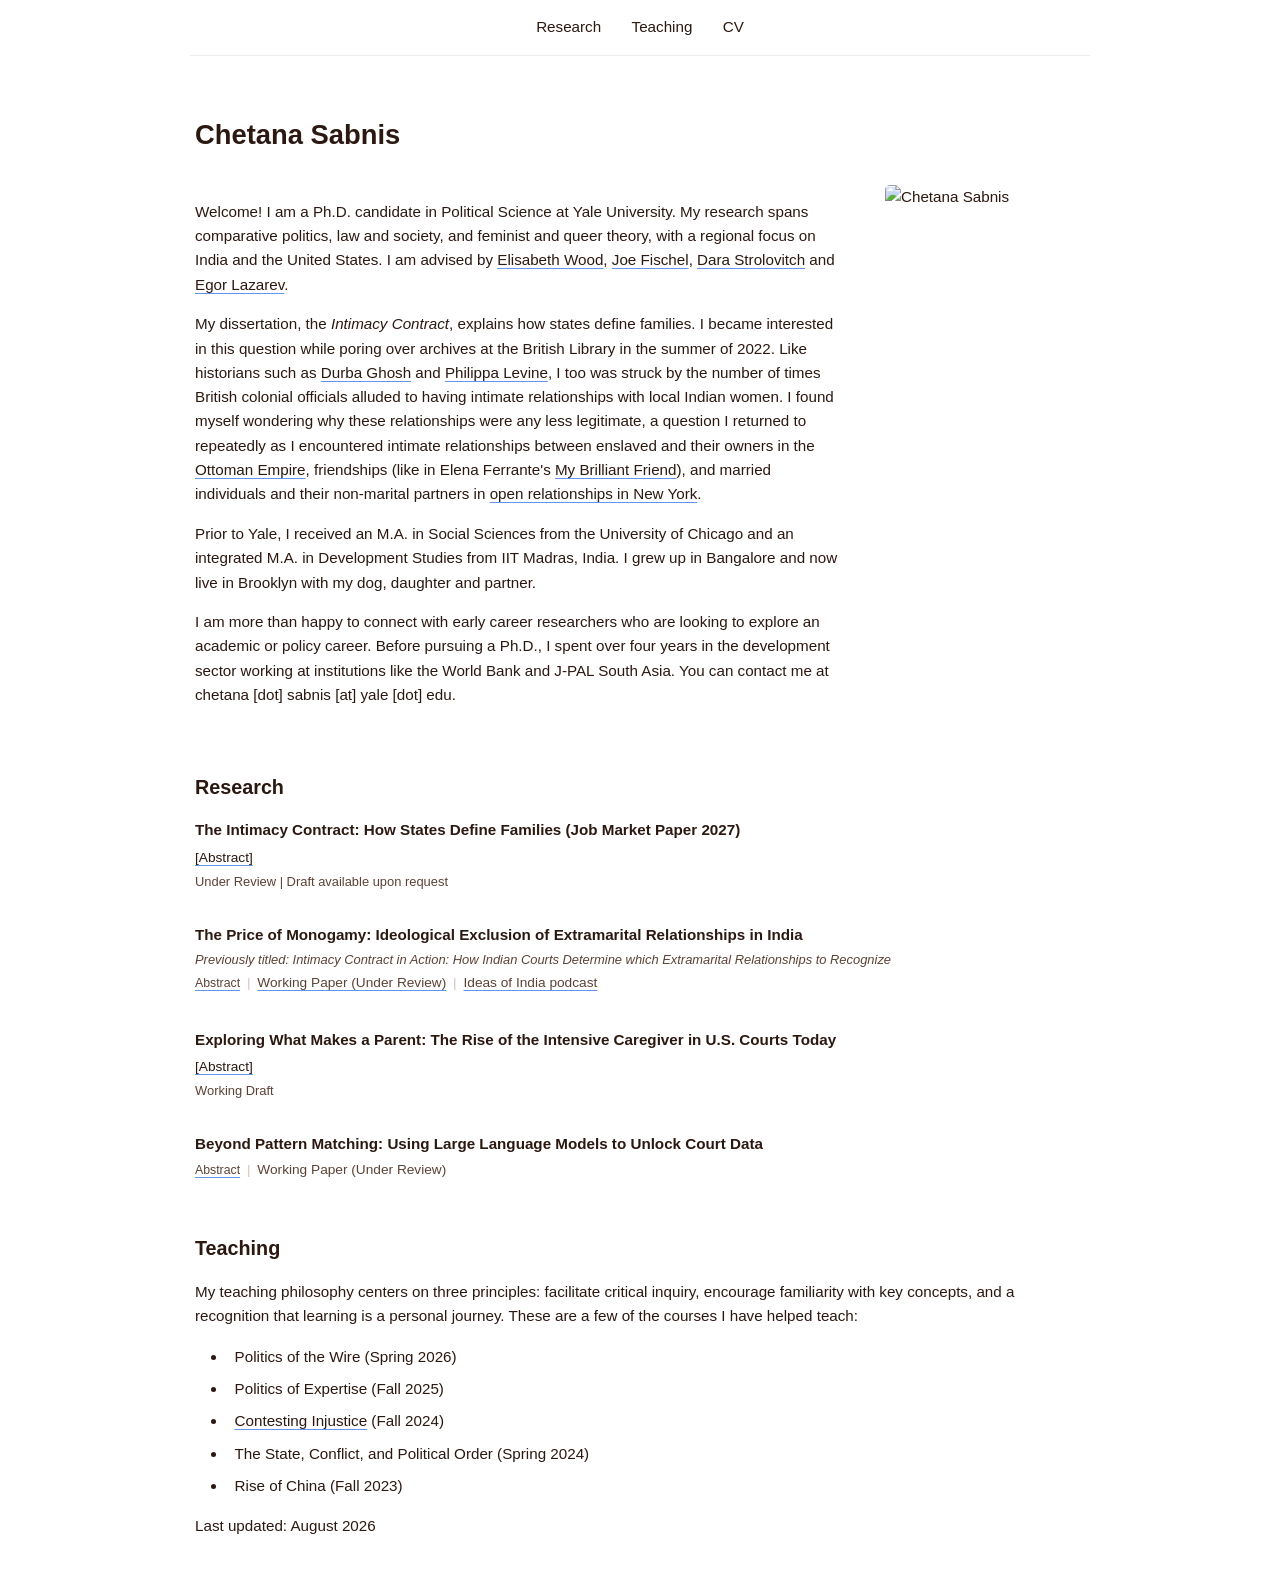
==== commit 62cb587e: "Add files via upload" ====
--- a/index.html
+++ b/index.html
@@ -398,6 +398,17 @@
         margin-bottom: 0.25em;
     }
 
+    .paper-meta {
+        font-size: 0.9em;
+        color: #5c4236;
+        margin-bottom: 0.25em;
+    }
+
+    .paper-meta .sep {
+        color: #d4c4bc;
+        margin: 0 0.5em;
+    }
+
     .paper-status {
         font-size: 0.85em;
         color: #5c4236;
@@ -478,31 +489,33 @@
             </div>
 
             <div class="paper">
-                <div class="paper-title">The Price of Monogamy</div>
+                <div class="paper-title">The Price of Monogamy: Ideological Exclusion of Extramarital Relationships in India</div>
                 <div class="paper-note">Previously titled: Intimacy Contract in Action: How Indian Courts Determine which Extramarital Relationships to Recognize</div>
+                <div class="paper-meta">
+                    <a href="#" class="abstract-link">Abstract</a><span class="sep">|</span><a href="https://www.chetanasabnis.com/intimacy-contract-jmp.pdf" target="_blank" rel="noopener">Working Paper (Under Review)</a><span class="sep">|</span><a href="https://www.mercatus.org/ideasofindia/chetana-sabnis-intimacy-contract-and-indian-state" target="_blank" rel="noopener">Ideas of India podcast</a>
+                </div>
+                <div class="abstract-content">
+                    <p>Many social scientists see the institutionalization of monogamous marriage as promising an egalitarian society. This essay challenges this view by arguing that monogamy is an exclusionary institution, extending and withholding recognition and entitlements on an ideological basis. I demonstrate this argument by analyzing the selective recognition of extramarital relationships across 2,721 Indian appellate court cases from 2000 to 2024. When these relationships resemble the state&rsquo;s ideological vision of monogamous marriage&mdash;a conjugal life, a traditional gender dynamic, and shared religiosity&mdash;courts are almost 35 percentage points more likely to recognize them and extend entitlements (e.g., spousal support, protection against violence) than when these features are absent. This selective recognition has profound consequences for women experiencing abuse or abandonment in extramarital relationships in India today. Those whose relationships fall outside the mold of ideal monogamous marriage can be left with little or no access to state protection, highlighting the exclusionary logic underlying the system of monogamy that, in theory, promises equality.</p>
+                </div>
+            </div>
+
+            <div class="paper">
+                <div class="paper-title">Exploring What Makes a Parent: The Rise of the Intensive Caregiver in U.S. Courts Today</div>
                 <a href="#" class="abstract-link">[Abstract]</a>
                 <div class="abstract-content">
-                    <p>Many social scientists see the institutionalization of monogamous marriage as promising an egalitarian society. This essay challenges this view by arguing that the institutionalization of monogamy is exclusionary, extending and withholding recognition and entitlements on an ideological basis. I illustrate this argument by analyzing the selective recognition of extramarital relationships across 2,721 Indian appellate court cases from 2000 to 2024. When these relationships resemble the state&rsquo;s ideological vision of monogamous marriage&mdash;a conjugal life, a traditional gender dynamic, and shared religiosity&mdash;courts are almost 35 percentage points more likely to recognize them and extend entitlements (e.g., spousal support, protection against violence) than when these features are absent. The gap highlights that women in comparable circumstances have uneven access to entitlements due to the ideological logic underlying monogamy, a system that excludes even as it promises equality.</p>
-                </div>
-                <div class="paper-status">Under Review | <a href="https://www.mercatus.org/ideasofindia/chetana-sabnis-intimacy-contract-and-indian-state">Ideas of India podcast</a></div>
-            </div>
-
-            <div class="paper">
-                <div class="paper-title">The Ideal Intensive Caregiver</div>
-                <a href="#" class="abstract-link">[Abstract]</a>
-                <div class="abstract-content">
-                    <p>This paper examines when U.S. state appellate courts recognize third-party claimants&mdash;individuals who lack default legal recognition as parents&mdash;seeking rights over a child. Using a dataset of 4,816 U.S. state court cases (2000-2025), I argue that recognition depends on the claimant&rsquo;s alignment with the ideal of the intensive caregiver. Claimants who demonstrate sustained, resource-intensive caregiving are 36 percentage points more likely to be recognized in comparison to a baseline recognition of only 6 percentage points. This standard operates regardless of kinship and gender and holds consistently across states in the country. The force of this ideal is most starkly revealed when third-party claimants oppose biological parents: courts are more likely to recognize third-party claimants when biological parents fall short of intensive caregiving, illustrating that the ideal is as applicable to the latter as it is to the former.</p>
+                    <p>This descriptive inference paper examines the ideological conditions under which individuals are recognized as "parents" in the United States. Existing scholarship argues that parental rights are adjudicated through a pragmatic approach with courts attending to particular caregiving practices rather than abstract ideals of family. Others caution that this approach disadvantages families whose caregiving practices are shaped by structural inequalities. I show that while both perspectives correctly identify caregiving as central, neither captures what judges recognize as constituting caregiving. Drawing on more than 4,000 U.S. state appellate court decisions from the last twenty-five years, I find that individuals who invest substantial time, effort, and material resources in a child are more than 50 percentage points more likely to be recognized as parents even when doing so displaces a biological parent. This standard of caregiving is applied similarly to men and women and to kin and non-kin, suggesting that U.S. courts are governed by an ideology of intensive caregiving that predominantly focuses on the extent to which an individual centers the child.</p>
                 </div>
                 <div class="paper-status">Working Draft</div>
             </div>
 
             <div class="paper">
                 <div class="paper-title">Beyond Pattern Matching: Using Large Language Models to Unlock Court Data</div>
-                <a href="#" class="abstract-link">[Abstract]</a>
+                <div class="paper-meta">
+                    <a href="#" class="abstract-link">Abstract</a><span class="sep">|</span>Working Paper (Under Review)
+                </div>
                 <div class="abstract-content">
                     <p>This article examines the use of large language models (LLMs) to collect and classify information in court data. While computational approaches have traditionally relied on pattern matching techniques, these methods struggle to obtain detailed information from court data. Drawing on projects involving more than 2,700 Indian court cases and 4,800 U.S. state cases, I argue that LLMs offer three advantages over traditional approaches: they can identify concepts from natural language descriptions, synthesize information across complex documents, and lower the technical barriers to large-scale text analysis. I develop a framework to use LLMs effectively so that the model draws on relevant information and produces reliable outputs. In a hand-coding validation of 600 cases, the framework produced classifications that mostly aligned with human coding. The article concludes by discussing the ethical considerations, including environmental costs, research labor implications, and risks of concentrating power within a small number of firms.</p>
                 </div>
-                <div class="paper-status">Under Review | Draft available upon request</div>
             </div>
             </div>
 
@@ -532,7 +545,8 @@
             e.preventDefault();
             const content = link.parentElement.querySelector('.abstract-content');
             content.classList.toggle('show');
-            link.textContent = content.classList.contains('show') ? '[Hide Abstract]' : '[Abstract]';
+            const label = link.textContent.replace(/^Hide /, '');
+            link.textContent = content.classList.contains('show') ? 'Hide ' + label : label;
         });
     });
 
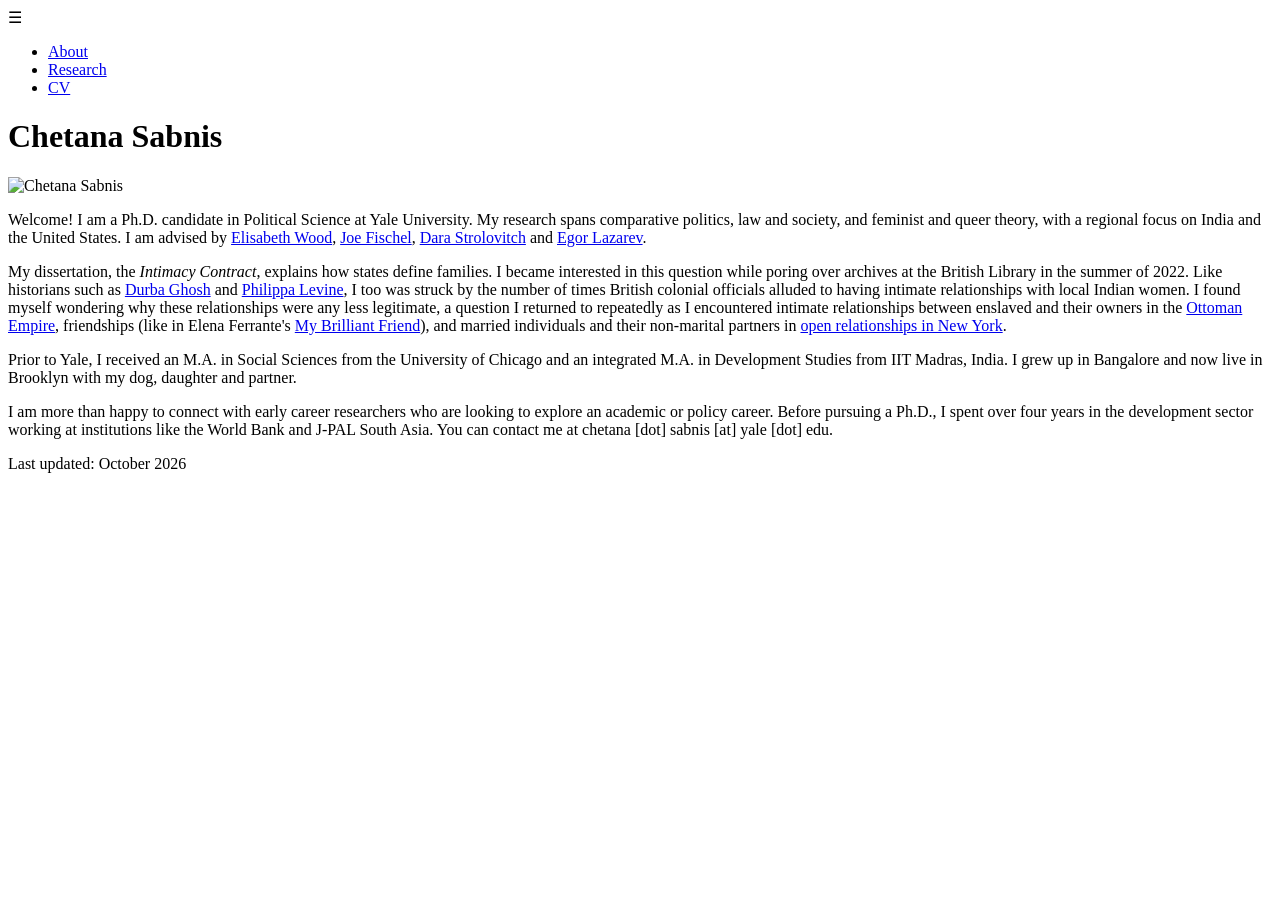
==== commit f4bb4629: "Add files via upload" ====
--- a/index.html
+++ b/index.html
@@ -6,460 +6,39 @@
     <title>Chetana Sabnis</title>
     <meta name="description" content="Chetana Sabnis is a Ph.D. candidate in Political Science at Yale University. Her research examines how states define families, with a regional focus on India and the United States.">
     <meta name="author" content="Chetana Sabnis">
-    <link rel="canonical" href="https://chetanas23.github.io/">
+    <link rel="canonical" href="https://www.chetanasabnis.com/">
 
     <meta property="og:type" content="profile">
     <meta property="og:title" content="Chetana Sabnis">
     <meta property="og:description" content="Chetana Sabnis is a Ph.D. candidate in Political Science at Yale University. Her research examines how states define families, with a regional focus on India and the United States.">
-    <meta property="og:url" content="https://chetanas23.github.io/">
+    <meta property="og:url" content="https://www.chetanasabnis.com/">
     <meta property="og:image" content="https://i.ibb.co/2Y7sS0cm/PHOTO-2025-08-01-17-22-36-2.jpg">
 
     <meta name="twitter:card" content="summary">
     <meta name="twitter:title" content="Chetana Sabnis">
     <meta name="twitter:description" content="Chetana Sabnis is a Ph.D. candidate in Political Science at Yale University. Her research examines how states define families, with a regional focus on India and the United States.">
     <meta name="twitter:image" content="https://i.ibb.co/2Y7sS0cm/PHOTO-2025-08-01-17-22-36-2.jpg">
-    <style>
-        .clear { clear: both; }
 
-         body {
-            font-family: -apple-system, BlinkMacSystemFont, "Segoe UI", Roboto, Helvetica, Arial, sans-serif;
-            max-width: 900px;
-            margin: 0 auto;
-            padding: 0 20px;
-            line-height: 1.6;
-            color: #2b1810;
-            font-size: 0.95em;
-        }
-
-        /* Navigation Bar Styles */
-        .nav-bar {
-            background-color: #fff;
-            padding: 1em 0;
-            position: sticky;
-            top: 0;
-            z-index: 1000;
-            border-bottom: 1px solid #eee;
-            margin-bottom: 2em;
-        }
-
-        .nav-bar ul {
-            list-style: none;
-            padding: 0;
-            margin: 0;
-            display: flex;
-            justify-content: center;
-            gap: 2em;
-        }
-
-        .nav-bar li {
-            margin: 0;
-            padding: 0;
-        }
-
-        .nav-bar a {
-            text-decoration: none;
-            color: #2b1810;
-            font-weight: 500;
-            transition: color 0.3s;
-        }
-
-        .nav-bar a:hover {
-            color: cornflowerblue;
-        }
-
-        h1 {
-            font-size: 1.8em;  /* Slightly reduced from 2em */
-            margin-top: 1em;
-            padding-top: 0;
-            margin-bottom: 1em;
-            font-weight: bold;
-        }
-
-        h2 {
-            font-size: 1.3em;
-            margin-top: 2.5em;
-            margin-bottom: 0.75em;
-            font-weight: bold;
-            color: #2b1810;
-            scroll-margin-top: 100px;  /* This ensures the section header appears below the sticky nav */
-        }
-
-        ul {
-            list-style-type: circle;
-            padding-left: 20px;
-            margin: 0;
-            margin-bottom: 2em;
-            color: #2b1810;
-        }
-
-        li {
-            margin-bottom: 0.5em;
-            display: flex;
-            padding-left: 0.5em;
-            position: relative;
-            color: #2b1810;
-        }
-
-        li:before {
-            content: none;
-            position: absolute;
-            left: 0;
-            color: #000;
-        }
-   
-        a {
-            color: inherit;  /* This makes links same color as regular text */
-            text-decoration: underline;
-            text-decoration-color: cornflowerblue;  /* Light red underline */
-            text-underline-offset: 3px;  /* Keep your existing offset */
-        }
-
-        a:hover {
-            color: inherit;  /* Keep text color same on hover */
-            text-decoration-color: cornflowerblue;  /* Slightly darker red on hover */
-            font-weight: medium;
-        }
-
-        .date {
-            color: #5c4236;  /* Medium brown for dates */
-            font-size: 0.9em;
-            margin-left: 1em;
-            flex-shrink: 0;
-        }
-
-        .book-link {
-            color: rgb(85, 26, 139);
-            flex-grow: 1;
-            margin-right: 1em;
-        }
-
-        .container {
-            display: flex;
-            max-width: 1200px;
-            margin: 20px auto;
-            gap: 20px;
-            padding: 5px;
-            padding-top: 0;
-            margin-top: 0;
-        }
-
-        .about-section {
-            display: flex;
-            gap: 40px;
-            align-items: flex-start;
-            margin-bottom: 2em;
-        }
-
-        .profile-content {
-            flex: 1;
-        }
-
-        .profile-photo-desktop {
-            width: 200px;
-            flex-shrink: 0;
-        }
-
-        .profile-photo-desktop img {
-            width: 100%;
-            height: auto;
-            border-radius: 5px;
-        }
-
-        .desktop-only {
-            display: block;
-        }
-        
-        .mobile-only {
-            display: none;
-        }
-
-        .container ul li {
-            margin-top: 0;
-            padding-top: 0;
-            margin-bottom: 0.05em;
-        }
-
-        .container > ul {
-            margin-top: 0;
-            padding-top: 0;
-            margin: 0;
-            padding: 0.5rem 0;
-            display: flex;
-            flex-wrap: wrap;
-            justify-content: space-between;
-            width: 100%;
-            gap: 0.25rem 0.25rem;
-            font-size: 1rem;
-            margin-bottom: 1rem;
-        }
-
-        .container > ul > li {
-            margin-top: 0;
-            padding-top: 0;
-            margin: 0;
-            list-style: none;
-        }
-
-        .main-content .section.content ul {
-            list-style-type: disc !important;
-            padding-left: 2rem !important;
-            margin: 1rem 0 !important;
-        }
-
-        .main-content .section.content ul li {
-            display: list-item !important;
-            margin-bottom: 0.5rem;
-        }
-
-        .section.content ul {
-            list-style-type: circle;
-            padding-left: 1.5rem;
-        }
-
-        .section.content ul li {
-            margin-bottom: 0.5rem;
-        }
-
-        .left-rail {
-            width: 200px;
-            flex-shrink: 0;
-            position: sticky;
-            top: 30px;
-            margin-top: 7.5em;
-            display: flex;
-            flex-direction: column;
-        }
-
-        .left-rail .profile-photo {
-            margin-bottom: 2em;
-            max-width: 200px;
-        }
-
-        .left-rail .profile-photo img {
-            width: 100%;
-            height: auto;
-            border-radius: 5px;
-            margin-bottom: 0.5em;
-            display: block;
-        }
-
-        .left-rail .photo-caption {
-            font-size: 0.85em;
-            font-style: italic;
-            color: #5c4236;
-            margin-bottom: 1em;
-        }
-
-        .left-rail ul {
-            position: sticky;
-            padding: 0;
-            margin: 0;
-            display: flex;
-            flex-direction: column; /* Make navigation vertical */
-            width: 100%;
-            gap: 1em; /* Add space between nav items */
-        }
-
-        .left-rail li {
-            margin: 0;
-            padding: 0;
-            white-space: nowrap;
-            width: 100%; /* Take full width of container */
-        }
-
-        .left-rail li a {
-            display: block;
-            padding: 0.5em 0;
-            text-decoration: none;
-        }
-
-        .main-content {
-            flex: 1;
-            min-width: 0;
-        }
-
-        html {
-           scroll-behavior: smooth;
-        }
-
-        /* Hamburger menu styles */
-        .menu-toggle {
-            display: none;
-            position: absolute;
-            right: 20px;
-            top: 20px;
-            cursor: pointer;
-            font-size: 24px;
-            z-index: 1001;
-        }
-
-        @media (max-width: 768px) {
-            .container {
-                flex-direction: column;
-                padding: 20px;
-                margin: 0;
-            }
-
-            .main-content {
-                width: 100%;
-            }
-
-            .main-content h1 {
-                width: 100%;
-                text-align: center;
-                margin: 0.5em 0;
-                font-weight: bold;
-            }
-
-            .about-section {
-                flex-direction: column;
-            }
-
-            .profile-photo-desktop {
-                width: 100%;
-                max-width: 300px;
-                margin: 1em auto 2em;
-                order: -1;
-            }
-
-            .menu-toggle {
-                display: block;
-            }
-
-            .nav-bar ul {
-                display: none;
-                position: fixed;
-                top: 0;
-                right: 0;
-                width: 250px;
-                height: 100vh;
-                background: white;
-                flex-direction: column;
-                align-items: center;
-                justify-content: center;
-                gap: 1.5em;
-                box-shadow: -2px 0 5px rgba(0,0,0,0.1);
-                z-index: 1000;
-            }
-
-            .nav-bar ul.show {
-                display: flex;
-            }
-
-        }
-
-    .abstract-content {
-        display: none;
-        margin-left: 0;
-        margin-top: 10px;
-        padding: 10px;
-        background-color: #faf7f5;  /* Light warm background */
-        border-left: 3px solid #d4c4bc;  /* Muted brown border */
-        color: #3a251a;  /* Slightly lighter brown for abstract text */
-        font-size: 0.95em;  /* Slightly smaller font for abstract */
-        line-height: 1.6;
-    }
-
-    .abstract-content.show {
-        display: block;
-    }
-
-    .abstract-list {
-        list-style: none !important;
-        padding-left: 0 !important;
-        margin: 1em 0 !important;
-    }
-
-    .abstract-list li {
-        padding: 0;
-        margin: 0.5em 0;
-    }
-
-    .paper {
-        margin-bottom: 2em;
-    }
-
-    .paper-title {
-        font-weight: 600;
-        margin-bottom: 0.15em;
-    }
-
-    .paper-note {
-        font-size: 0.85em;
-        font-style: italic;
-        color: #5c4236;
-        margin-bottom: 0.15em;
-    }
-
-    .abstract-link {
-        display: inline-block;
-        font-size: 0.9em;
-        cursor: pointer;
-        margin-bottom: 0.25em;
-    }
-
-    .paper-meta {
-        font-size: 0.9em;
-        color: #5c4236;
-        margin-bottom: 0.25em;
-    }
-
-    .paper-meta .sep {
-        color: #d4c4bc;
-        margin: 0 0.5em;
-    }
-
-    .paper-status {
-        font-size: 0.85em;
-        color: #5c4236;
-    }
-
-    .photo-caption {
-        font-size: 0.85em;
-        font-style: italic;
-        color: #5c4236;  /* Medium brown for captions */
-        margin-bottom: 2em;
-    }
-    /* Ensure a persistent back link on mobile: fixed to bottom-left */
-    .back-link {
-        position: fixed;
-        bottom: 1rem;
-        left: 1rem;
-        background: #faf7f5;
-        padding: 0.4rem 0.8rem;
-        border-radius: 6px;
-        text-decoration: underline;
-        text-underline-offset: 3px;
-        z-index: 1001;
-        box-shadow: 0 2px 6px rgba(0,0,0,0.08);
-        display: inline-block;
-    }
-
-    @media (min-width: 769px) {
-        /* On larger screens, let site control placement or hide if not needed */
-        .back-link {
-            position: static;
-            box-shadow: none;
-        }
-    }
-    </style>
+    <link rel="stylesheet" href="style.css">
 </head>
 <body>
     <nav class="nav-bar">
-        <div class="menu-toggle">☰</div>
+        <div class="menu-toggle">&#9776;</div>
         <ul>
-            <li><a href="#research">Research</a></li>
-            <li><a href="#teaching">Teaching</a></li>
-            <li><a href="CV_Sabnis.pdf" target="_blank" rel="noopener">CV</a></li>
+            <li><a href="index.html">About</a></li>
+            <li><a href="research.html">Research</a></li>
+            <li><a href="cv.html">CV</a></li>
         </ul>
     </nav>
 
     <div class="container">
-    
         <div class="main-content" role="main">
             <h1>Chetana Sabnis</h1>
-            
+
             <div class="about-section">
+                <div class="profile-photo-desktop">
+                    <img src="https://i.ibb.co/2Y7sS0cm/PHOTO-2025-08-01-17-22-36-2.jpg" alt="Chetana Sabnis">
+                </div>
                 <div class="profile-content">
                     <p>Welcome! I am a Ph.D. candidate in Political Science at Yale University. My research spans comparative politics, law and society, and feminist and queer theory, with a regional focus on India and the United States. I am advised by <a href="https://campuspress.yale.edu/elisabethwood/">Elisabeth Wood</a>, <a href="https://wgss.yale.edu/people/joseph-fischel">Joe Fischel</a>, <a href="https://isps.yale.edu/team/dara-strolovitch">Dara Strolovitch</a> and <a href="https://egorlazarev.com/">Egor Lazarev</a>.</p>
 
@@ -469,108 +48,13 @@
 
                 <p>I am more than happy to connect with early career researchers who are looking to explore an academic or policy career. Before pursuing a Ph.D., I spent over four years in the development sector working at institutions like the World Bank and J-PAL South Asia. You can contact me at chetana [dot] sabnis [at] yale [dot] edu.</p>
                 </div>
-                
-                <!-- Desktop-only photo -->
-                <div class="profile-photo-desktop">
-                    <img src="https://i.ibb.co/2Y7sS0cm/PHOTO-2025-08-01-17-22-36-2.jpg" alt="Chetana Sabnis">
-                </div>
             </div>
-    
-            <h2 id="research">Research</h2>
 
             <div class="section content">
-            <div class="paper">
-                <div class="paper-title">The Intimacy Contract: How States Define Families (Job Market Paper 2027)</div>
-                <a href="#" class="abstract-link">[Abstract]</a>
-                <div class="abstract-content">
-                    <p>How do states decide which relationships are "family"? Political science scholarship mostly treats the family as either pre-political or as a site of politics, leaving little discussion of how states constitute family. Addressing this gap, this paper develops the <i>Intimacy Contract</i>, a theory arguing that states selectively recognize relationships and extend entitlements (e.g., inheritance, child custody) to those that resemble the state&rsquo;s ideological vision of family while dismissing those that do not comport with this vision, regardless of comparable interdependence. I illustrate this theory by analyzing over 6,000 cases involving relationships that lack default legal recognition and whose legitimacy is socially contested: women in extramarital relationships seeking spousal entitlements in India, and non-biological caregivers seeking parental rights in the U.S. I show that courts recognize relationships when they resemble the state&rsquo;s ideal family. These findings demonstrate that states constitute family, expanding our understanding of state power.</p>
-                </div>
-                <div class="paper-status">Under Review | Draft available upon request</div>
-            </div>
-
-            <div class="paper">
-                <div class="paper-title">The Price of Monogamy: Ideological Exclusion of Extramarital Relationships in India</div>
-                <div class="paper-note">Previously titled: Intimacy Contract in Action: How Indian Courts Determine which Extramarital Relationships to Recognize</div>
-                <div class="paper-meta">
-                    <a href="#" class="abstract-link">Abstract</a><span class="sep">|</span><a href="https://www.chetanasabnis.com/intimacy-contract-jmp.pdf" target="_blank" rel="noopener">Working Paper (Under Review)</a><span class="sep">|</span><a href="https://www.mercatus.org/ideasofindia/chetana-sabnis-intimacy-contract-and-indian-state" target="_blank" rel="noopener">Ideas of India podcast</a>
-                </div>
-                <div class="abstract-content">
-                    <p>Many social scientists see the institutionalization of monogamous marriage as promising an egalitarian society. This essay challenges this view by arguing that monogamy is an exclusionary institution, extending and withholding recognition and entitlements on an ideological basis. I demonstrate this argument by analyzing the selective recognition of extramarital relationships across 2,721 Indian appellate court cases from 2000 to 2024. When these relationships resemble the state&rsquo;s ideological vision of monogamous marriage&mdash;a conjugal life, a traditional gender dynamic, and shared religiosity&mdash;courts are almost 35 percentage points more likely to recognize them and extend entitlements (e.g., spousal support, protection against violence) than when these features are absent. This selective recognition has profound consequences for women experiencing abuse or abandonment in extramarital relationships in India today. Those whose relationships fall outside the mold of ideal monogamous marriage can be left with little or no access to state protection, highlighting the exclusionary logic underlying the system of monogamy that, in theory, promises equality.</p>
-                </div>
-            </div>
-
-            <div class="paper">
-                <div class="paper-title">Exploring What Makes a Parent: The Rise of the Intensive Caregiver in U.S. Courts Today</div>
-                <a href="#" class="abstract-link">[Abstract]</a>
-                <div class="abstract-content">
-                    <p>This descriptive inference paper examines the ideological conditions under which individuals are recognized as "parents" in the United States. Existing scholarship argues that parental rights are adjudicated through a pragmatic approach with courts attending to particular caregiving practices rather than abstract ideals of family. Others caution that this approach disadvantages families whose caregiving practices are shaped by structural inequalities. I show that while both perspectives correctly identify caregiving as central, neither captures what judges recognize as constituting caregiving. Drawing on more than 4,000 U.S. state appellate court decisions from the last twenty-five years, I find that individuals who invest substantial time, effort, and material resources in a child are more than 50 percentage points more likely to be recognized as parents even when doing so displaces a biological parent. This standard of caregiving is applied similarly to men and women and to kin and non-kin, suggesting that U.S. courts are governed by an ideology of intensive caregiving that predominantly focuses on the extent to which an individual centers the child.</p>
-                </div>
-                <div class="paper-status">Working Draft</div>
-            </div>
-
-            <div class="paper">
-                <div class="paper-title">Beyond Pattern Matching: Using Large Language Models to Unlock Court Data</div>
-                <div class="paper-meta">
-                    <a href="#" class="abstract-link">Abstract</a><span class="sep">|</span>Working Paper (Under Review)
-                </div>
-                <div class="abstract-content">
-                    <p>This article examines the use of large language models (LLMs) to collect and classify information in court data. While computational approaches have traditionally relied on pattern matching techniques, these methods struggle to obtain detailed information from court data. Drawing on projects involving more than 2,700 Indian court cases and 4,800 U.S. state cases, I argue that LLMs offer three advantages over traditional approaches: they can identify concepts from natural language descriptions, synthesize information across complex documents, and lower the technical barriers to large-scale text analysis. I develop a framework to use LLMs effectively so that the model draws on relevant information and produces reliable outputs. In a hand-coding validation of 600 cases, the framework produced classifications that mostly aligned with human coding. The article concludes by discussing the ethical considerations, including environmental costs, research labor implications, and risks of concentrating power within a small number of firms.</p>
-                </div>
-            </div>
-            </div>
-
-            <h2 id="teaching">Teaching</h2>
-    
-            <div class="section content">
-    
-                <p>My teaching philosophy centers on three principles: facilitate critical inquiry, encourage familiarity with key concepts, and a recognition that learning is a personal journey. These are a few of the courses I have helped teach: </p>
-                <ul>
-                    <li>Politics of the Wire (Spring 2026)</li>
-                    <li>Politics of Expertise (Fall 2025)</li>
-                    <li><a href="https://campuspress.yale.edu/elisabethwood/teaching/">Contesting Injustice</a> (Fall 2024)</li>
-                    <li>The State, Conflict, and Political Order (Spring 2024)</li>
-                    <li>Rise of China (Fall 2023)</li>
-                </ul>
-            </div>
-         
-            <div class="section content">
-                <p>Last updated: August 2026</p>
+                <p>Last updated: October 2026</p>
             </div>
         </div>
     </div>
-    <script>
-    // Abstract toggle functionality
-    document.querySelectorAll('.abstract-link').forEach(link => {
-        link.addEventListener('click', (e) => {
-            e.preventDefault();
-            const content = link.parentElement.querySelector('.abstract-content');
-            content.classList.toggle('show');
-            const label = link.textContent.replace(/^Hide /, '');
-            link.textContent = content.classList.contains('show') ? 'Hide ' + label : label;
-        });
-    });
-
-    // Mobile menu functionality
-    const menuToggle = document.querySelector('.menu-toggle');
-    const navList = document.querySelector('.nav-bar ul');
-    
-    menuToggle.addEventListener('click', () => {
-        navList.classList.toggle('show');
-    });
-
-    // Close menu when clicking a link
-    document.querySelectorAll('.nav-bar a').forEach(link => {
-        link.addEventListener('click', () => {
-            navList.classList.remove('show');
-        });
-    });
-
-    // Close menu when clicking outside
-    document.addEventListener('click', (e) => {
-        if (!e.target.closest('.nav-bar') && navList.classList.contains('show')) {
-            navList.classList.remove('show');
-        }
-    });
-</script>
+    <script src="script.js"></script>
 </body>
-</html>+</html>
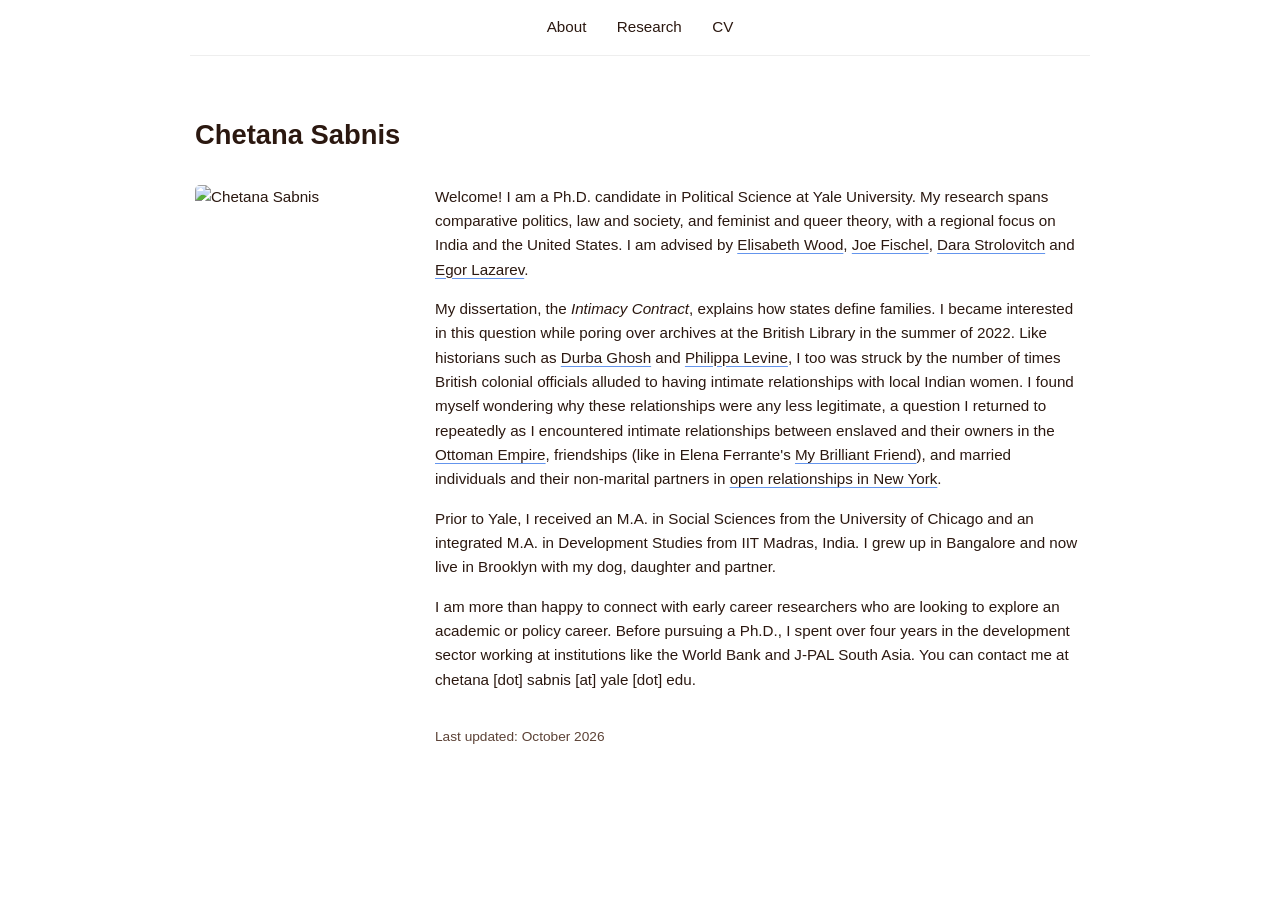
==== commit 1204aa50: "Add files via upload" ====
--- a/index.html
+++ b/index.html
@@ -47,11 +47,8 @@
                 <p>Prior to Yale, I received an M.A. in Social Sciences from the University of Chicago and an integrated M.A. in Development Studies from IIT Madras, India. I grew up in Bangalore and now live in Brooklyn with my dog, daughter and partner.</p>
 
                 <p>I am more than happy to connect with early career researchers who are looking to explore an academic or policy career. Before pursuing a Ph.D., I spent over four years in the development sector working at institutions like the World Bank and J-PAL South Asia. You can contact me at chetana [dot] sabnis [at] yale [dot] edu.</p>
+                <p class="last-updated">Last updated: October 2026</p>
                 </div>
-            </div>
-
-            <div class="section content">
-                <p>Last updated: October 2026</p>
             </div>
         </div>
     </div>
--- a/style.css
+++ b/style.css
@@ -0,0 +1,489 @@
+
+        .clear { clear: both; }
+
+         body {
+            font-family: -apple-system, BlinkMacSystemFont, "Segoe UI", Roboto, Helvetica, Arial, sans-serif;
+            max-width: 900px;
+            margin: 0 auto;
+            padding: 0 20px;
+            line-height: 1.6;
+            color: #2b1810;
+            font-size: 0.95em;
+        }
+
+        /* Navigation Bar Styles */
+        .nav-bar {
+            background-color: #fff;
+            padding: 1em 0;
+            position: sticky;
+            top: 0;
+            z-index: 1000;
+            border-bottom: 1px solid #eee;
+            margin-bottom: 2em;
+        }
+
+        .nav-bar ul {
+            list-style: none;
+            padding: 0;
+            margin: 0;
+            display: flex;
+            justify-content: center;
+            gap: 2em;
+        }
+
+        .nav-bar li {
+            margin: 0;
+            padding: 0;
+        }
+
+        .nav-bar a {
+            text-decoration: none;
+            color: #2b1810;
+            font-weight: 500;
+            transition: color 0.3s;
+        }
+
+        .nav-bar a:hover {
+            color: cornflowerblue;
+        }
+
+        h1 {
+            font-size: 1.8em;  /* Slightly reduced from 2em */
+            margin-top: 1em;
+            padding-top: 0;
+            margin-bottom: 1em;
+            font-weight: bold;
+        }
+
+        h2 {
+            font-size: 1.3em;
+            margin-top: 2.5em;
+            margin-bottom: 0.75em;
+            font-weight: bold;
+            color: #2b1810;
+            scroll-margin-top: 100px;  /* This ensures the section header appears below the sticky nav */
+        }
+
+        ul {
+            list-style-type: circle;
+            padding-left: 20px;
+            margin: 0;
+            margin-bottom: 2em;
+            color: #2b1810;
+        }
+
+        li {
+            margin-bottom: 0.5em;
+            display: flex;
+            padding-left: 0.5em;
+            position: relative;
+            color: #2b1810;
+        }
+
+        li:before {
+            content: none;
+            position: absolute;
+            left: 0;
+            color: #000;
+        }
+   
+        a {
+            color: inherit;  /* This makes links same color as regular text */
+            text-decoration: underline;
+            text-decoration-color: cornflowerblue;  /* Light red underline */
+            text-underline-offset: 3px;  /* Keep your existing offset */
+        }
+
+        a:hover {
+            color: inherit;  /* Keep text color same on hover */
+            text-decoration-color: cornflowerblue;  /* Slightly darker red on hover */
+            font-weight: medium;
+        }
+
+        .date {
+            color: #5c4236;  /* Medium brown for dates */
+            font-size: 0.9em;
+            margin-left: 1em;
+            flex-shrink: 0;
+        }
+
+        .book-link {
+            color: rgb(85, 26, 139);
+            flex-grow: 1;
+            margin-right: 1em;
+        }
+
+        .container {
+            display: flex;
+            max-width: 1200px;
+            margin: 20px auto;
+            gap: 20px;
+            padding: 5px;
+            padding-top: 0;
+            margin-top: 0;
+        }
+
+        .about-section {
+            display: flex;
+            gap: 40px;
+            align-items: flex-start;
+            margin-bottom: 2em;
+        }
+
+        .profile-content {
+            flex: 1;
+        }
+
+        .profile-photo-desktop {
+            width: 200px;
+            flex-shrink: 0;
+        }
+
+        .profile-photo-desktop img {
+            width: 100%;
+            height: auto;
+            border-radius: 5px;
+        }
+
+        .desktop-only {
+            display: block;
+        }
+        
+        .mobile-only {
+            display: none;
+        }
+
+        .container ul li {
+            margin-top: 0;
+            padding-top: 0;
+            margin-bottom: 0.05em;
+        }
+
+        .container > ul {
+            margin-top: 0;
+            padding-top: 0;
+            margin: 0;
+            padding: 0.5rem 0;
+            display: flex;
+            flex-wrap: wrap;
+            justify-content: space-between;
+            width: 100%;
+            gap: 0.25rem 0.25rem;
+            font-size: 1rem;
+            margin-bottom: 1rem;
+        }
+
+        .container > ul > li {
+            margin-top: 0;
+            padding-top: 0;
+            margin: 0;
+            list-style: none;
+        }
+
+        .main-content .section.content ul {
+            list-style-type: disc !important;
+            padding-left: 2rem !important;
+            margin: 1rem 0 !important;
+        }
+
+        .main-content .section.content ul li {
+            display: list-item !important;
+            margin-bottom: 0.5rem;
+        }
+
+        .section.content ul {
+            list-style-type: circle;
+            padding-left: 1.5rem;
+        }
+
+        .section.content ul li {
+            margin-bottom: 0.5rem;
+        }
+
+        .left-rail {
+            width: 200px;
+            flex-shrink: 0;
+            position: sticky;
+            top: 30px;
+            margin-top: 7.5em;
+            display: flex;
+            flex-direction: column;
+        }
+
+        .left-rail .profile-photo {
+            margin-bottom: 2em;
+            max-width: 200px;
+        }
+
+        .left-rail .profile-photo img {
+            width: 100%;
+            height: auto;
+            border-radius: 5px;
+            margin-bottom: 0.5em;
+            display: block;
+        }
+
+        .left-rail .photo-caption {
+            font-size: 0.85em;
+            font-style: italic;
+            color: #5c4236;
+            margin-bottom: 1em;
+        }
+
+        .left-rail ul {
+            position: sticky;
+            padding: 0;
+            margin: 0;
+            display: flex;
+            flex-direction: column; /* Make navigation vertical */
+            width: 100%;
+            gap: 1em; /* Add space between nav items */
+        }
+
+        .left-rail li {
+            margin: 0;
+            padding: 0;
+            white-space: nowrap;
+            width: 100%; /* Take full width of container */
+        }
+
+        .left-rail li a {
+            display: block;
+            padding: 0.5em 0;
+            text-decoration: none;
+        }
+
+        .main-content {
+            flex: 1;
+            min-width: 0;
+        }
+
+        html {
+           scroll-behavior: smooth;
+        }
+
+        /* Hamburger menu styles */
+        .menu-toggle {
+            display: none;
+            position: absolute;
+            right: 20px;
+            top: 20px;
+            cursor: pointer;
+            font-size: 24px;
+            z-index: 1001;
+        }
+
+        @media (max-width: 768px) {
+            .container {
+                flex-direction: column;
+                padding: 20px;
+                margin: 0;
+            }
+
+            .main-content {
+                width: 100%;
+            }
+
+            .main-content h1 {
+                width: 100%;
+                text-align: center;
+                margin: 0.5em 0;
+                font-weight: bold;
+            }
+
+            .about-section {
+                flex-direction: column;
+            }
+
+            .profile-photo-desktop {
+                width: 100%;
+                max-width: 300px;
+                margin: 1em auto 2em;
+                order: -1;
+            }
+
+            .menu-toggle {
+                display: block;
+            }
+
+            .nav-bar ul {
+                display: none;
+                position: fixed;
+                top: 0;
+                right: 0;
+                width: 250px;
+                height: 100vh;
+                background: white;
+                flex-direction: column;
+                align-items: center;
+                justify-content: center;
+                gap: 1.5em;
+                box-shadow: -2px 0 5px rgba(0,0,0,0.1);
+                z-index: 1000;
+            }
+
+            .nav-bar ul.show {
+                display: flex;
+            }
+
+        }
+
+    .abstract-content {
+        display: none;
+        margin-left: 0;
+        margin-top: 10px;
+        padding: 10px;
+        background-color: #faf7f5;  /* Light warm background */
+        border-left: 3px solid #d4c4bc;  /* Muted brown border */
+        color: #3a251a;  /* Slightly lighter brown for abstract text */
+        font-size: 0.95em;  /* Slightly smaller font for abstract */
+        line-height: 1.6;
+    }
+
+    .abstract-content.show {
+        display: block;
+    }
+
+
+
+    .paper {
+        margin-bottom: 2em;
+    }
+
+    .paper-title {
+        font-weight: 600;
+        margin-bottom: 0.15em;
+    }
+
+    .paper-note {
+        font-size: 0.85em;
+        font-style: italic;
+        color: #5c4236;
+        margin-bottom: 0.15em;
+    }
+
+    .abstract-link {
+        display: inline-block;
+        font-size: 0.9em;
+        cursor: pointer;
+        margin-bottom: 0.25em;
+    }
+
+    .paper-meta {
+        font-size: 0.9em;
+        color: #5c4236;
+        margin-bottom: 0.25em;
+    }
+
+    .paper-meta .sep {
+        color: #d4c4bc;
+        margin: 0 0.5em;
+    }
+
+    .paper-status {
+        font-size: 0.85em;
+        color: #5c4236;
+    }
+
+    .photo-caption {
+        font-size: 0.85em;
+        font-style: italic;
+        color: #5c4236;  /* Medium brown for captions */
+        margin-bottom: 2em;
+    }
+    /* Ensure a persistent back link on mobile: fixed to bottom-left */
+    .back-link {
+        position: fixed;
+        bottom: 1rem;
+        left: 1rem;
+        background: #faf7f5;
+        padding: 0.4rem 0.8rem;
+        border-radius: 6px;
+        text-decoration: underline;
+        text-underline-offset: 3px;
+        z-index: 1001;
+        box-shadow: 0 2px 6px rgba(0,0,0,0.08);
+        display: inline-block;
+    }
+
+    @media (min-width: 769px) {
+        /* On larger screens, let site control placement or hide if not needed */
+        .back-link {
+            position: static;
+            box-shadow: none;
+        }
+    }
+
+/* ---- CV page ---- */
+    .cv-embed {
+        flex: 1;
+        min-width: 0;
+    }
+
+    .cv-embed iframe {
+        width: 100%;
+        height: 85vh;
+        min-height: 600px;
+        border: 1px solid #e4dcd6;
+        border-radius: 5px;
+        background: #faf7f5;
+    }
+
+    .cv-fallback {
+        font-size: 0.9em;
+        color: #5c4236;
+        margin-top: 0.75em;
+    }
+
+    .cv-fallback-mobile {
+        display: none;
+    }
+
+    @media (max-width: 768px) {
+        .cv-embed iframe {
+            display: none;      /* iOS Safari will not render a PDF in an iframe */
+        }
+        .cv-fallback-mobile {
+            display: block;
+        }
+    }
+
+/* ---- section subheads on the research page ---- */
+    .section-group {
+        margin-bottom: 3em;
+    }
+
+    .site-title a {
+        text-decoration: none;
+        color: inherit;
+    }
+
+/* ---- first paragraph aligns with the top of the photo ---- */
+    .profile-content > p:first-child {
+        margin-top: 0;
+    }
+
+    .last-updated {
+        margin-top: 2.5em;
+        color: #5c4236;
+        font-size: 0.9em;
+    }
+
+/* ---- research page banner ---- */
+    .research-banner {
+        margin: 0 0 2.5em;
+    }
+
+    .research-banner img {
+        display: block;
+        width: 100%;
+        height: auto;
+        border-radius: 5px;
+    }
+
+    .banner-caption {
+        font-size: 0.85em;
+        font-style: italic;
+        color: #5c4236;
+        margin-top: 0.6em;
+    }
